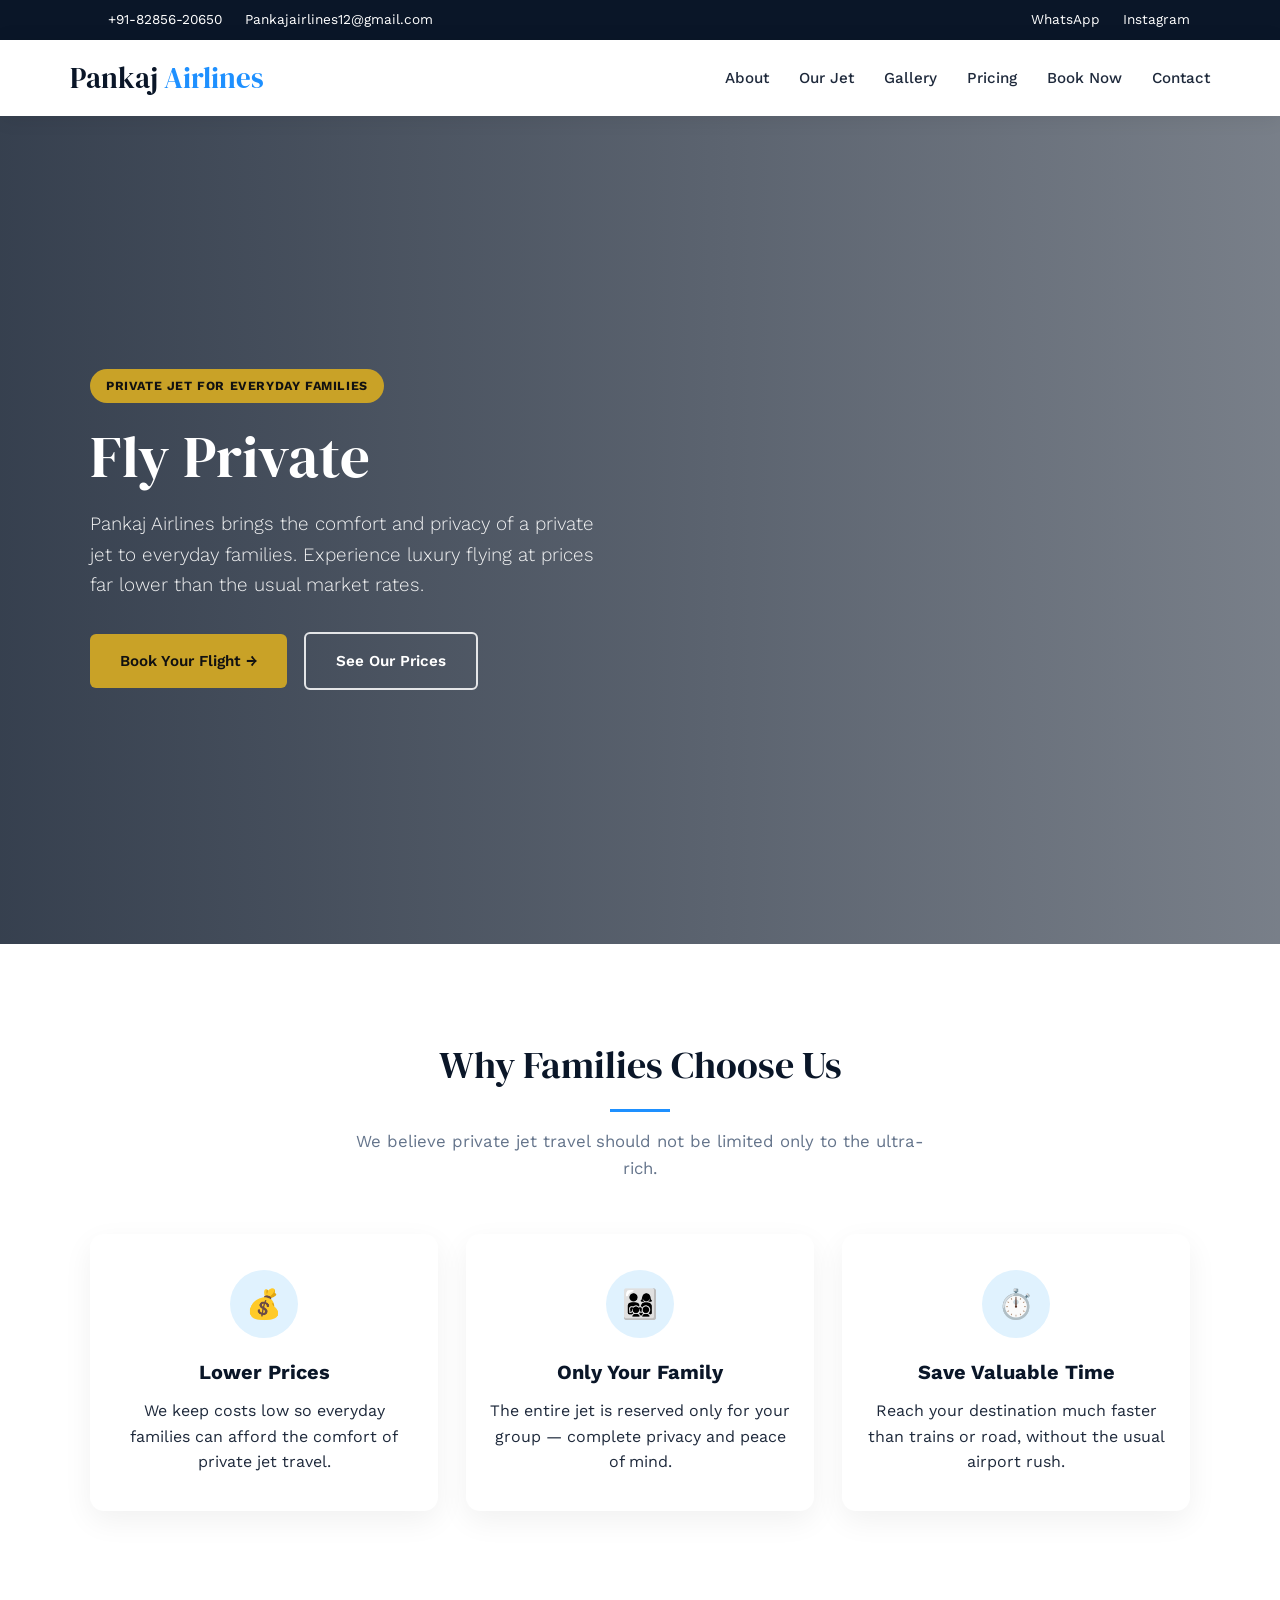
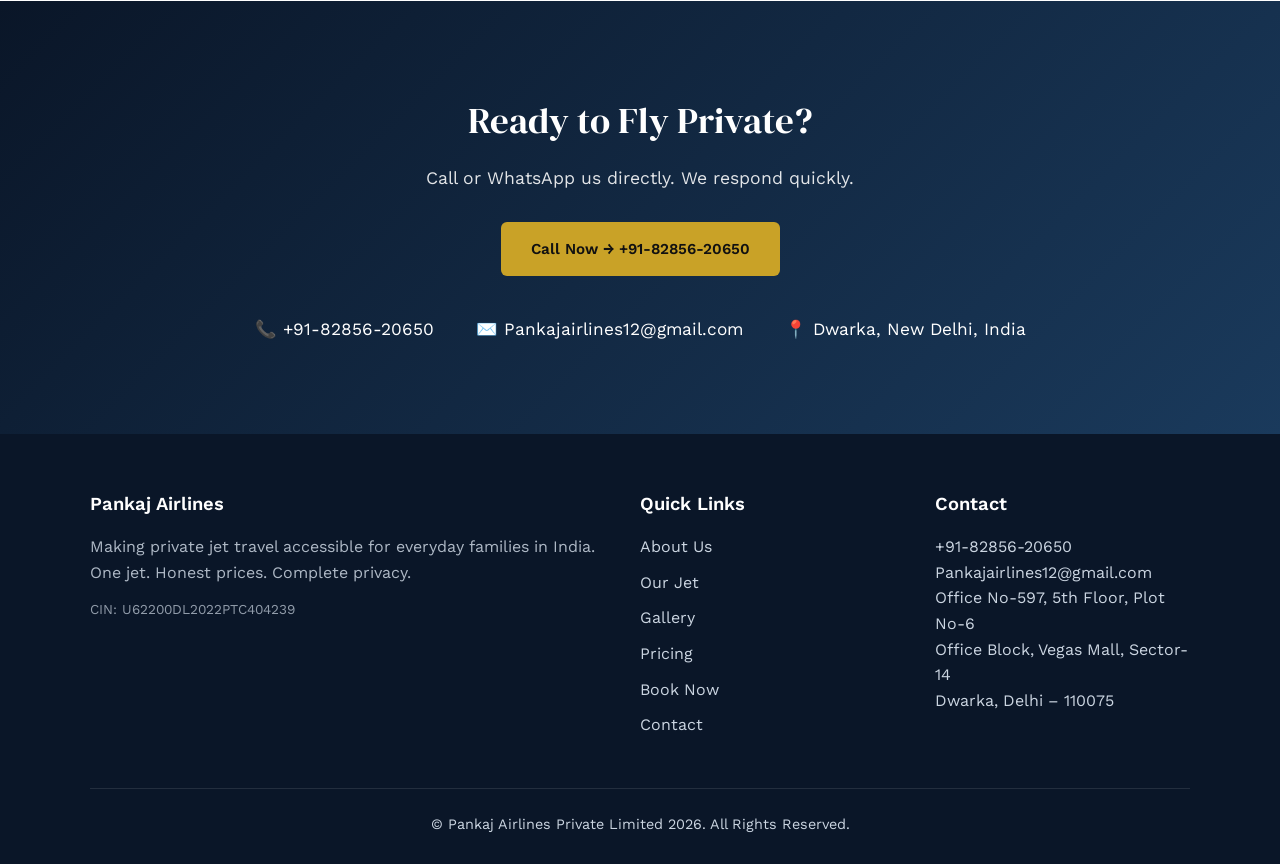
==== index.html @ 407a8802 "Add files via upload" ====
<!DOCTYPE html>
<html lang="en">
<head>
  <meta charset="UTF-8">
  <meta name="viewport" content="width=device-width, initial-scale=1.0">
  <title>Pankaj Airlines – Private Jet for Everyday Families</title>
  <link rel="preconnect" href="https://fonts.googleapis.com">
  <link rel="preconnect" href="https://fonts.gstatic.com" crossorigin>
  <link href="https://fonts.googleapis.com/css2?family=DM+Serif+Display&family=Work+Sans:wght@300;400;500;600;700&display=swap" rel="stylesheet">
  <style>
    :root {
      --primary: #0a1628;
      --accent: #1e90ff;
      --accent-dark: #0066cc;
      --gold: #c9a227;
      --light: #f8fafc;
      --text: #1e293b;
      --muted: #64748b;
    }
    * { margin: 0; padding: 0; box-sizing: border-box; }
    body { font-family: 'Work Sans', sans-serif; color: var(--text); line-height: 1.6; background: #fff; }
    h1, h2, h3 { font-family: 'DM Serif Display', serif; font-weight: 400; }
    a { text-decoration: none; color: inherit; }
    img { max-width: 100%; display: block; }
    .container { width: 100%; max-width: 1140px; margin: 0 auto; padding: 0 20px; }
    .top-bar { background: var(--primary); color: #fff; font-size: 0.85rem; padding: 9px 0; }
    .top-bar .container { display: flex; justify-content: space-between; align-items: center; flex-wrap: wrap; gap: 10px; }
    .top-bar a { color: #fff; margin-left: 18px; transition: opacity 0.2s; }
    .top-bar a:hover { opacity: 0.8; }
    header { background: rgba(255,255,255,0.97); backdrop-filter: blur(10px); box-shadow: 0 2px 20px rgba(0,0,0,0.08); position: sticky; top: 0; z-index: 1000; }
    .nav-wrap { display: flex; justify-content: space-between; align-items: center; padding: 15px 0; }
    .logo { font-family: 'DM Serif Display', serif; font-size: 1.8rem; color: var(--primary); }
    .logo span { color: var(--accent); }
    nav ul { display: flex; list-style: none; gap: 30px; }
    nav a { font-weight: 500; font-size: 0.95rem; transition: color 0.2s; }
    nav a:hover, nav a.active { color: var(--accent); }
    .menu-toggle { display: none; background: none; border: none; font-size: 1.6rem; cursor: pointer; }
    .hero { position: relative; height: 92vh; min-height: 600px; display: flex; align-items: center; overflow: hidden; color: #fff; }
    .hero-video { position: absolute; top: 0; left: 0; width: 100%; height: 100%; object-fit: cover; z-index: 0; }
    .hero-overlay { position: absolute; inset: 0; background: linear-gradient(to right, rgba(10,22,40,0.82) 0%, rgba(10,22,40,0.55) 100%); z-index: 1; }
    .hero-content { position: relative; z-index: 2; max-width: 680px; }
    .hero .badge { display: inline-block; background: var(--gold); color: #111; font-size: 0.78rem; font-weight: 700; padding: 7px 16px; border-radius: 30px; margin-bottom: 20px; letter-spacing: 0.6px; text-transform: uppercase; }
    .hero h1 { font-size: clamp(2.4rem, 5.2vw, 3.7rem); line-height: 1.15; margin-bottom: 18px; }
    .hero h1 .highlight { color: var(--gold); }
    .hero p { font-size: 1.18rem; opacity: 0.93; margin-bottom: 32px; font-weight: 300; max-width: 520px; }
    .btn { display: inline-flex; align-items: center; gap: 8px; background: var(--accent); color: #fff; padding: 15px 30px; border-radius: 6px; font-weight: 600; font-size: 0.95rem; transition: all 0.25s; border: none; cursor: pointer; }
    .btn:hover { background: var(--accent-dark); transform: translateY(-2px); }
    .btn-outline { background: transparent; border: 2px solid rgba(255,255,255,0.85); margin-left: 12px; }
    .btn-outline:hover { background: #fff; color: var(--primary); }
    .btn-gold { background: var(--gold); color: #111; }
    .btn-gold:hover { background: #b8921f; }
    section { padding: 90px 0; }
    .section-title { text-align: center; margin-bottom: 52px; }
    .section-title h2 { font-size: 2.4rem; color: var(--primary); margin-bottom: 14px; }
    .section-title .line { width: 60px; height: 3px; background: var(--accent); margin: 0 auto 16px; }
    .section-title p { color: var(--muted); max-width: 580px; margin: 0 auto; font-size: 1.05rem; }
    .why-grid { display: grid; grid-template-columns: repeat(3, 1fr); gap: 28px; }
    .why-card { text-align: center; padding: 36px 24px; background: #fff; border-radius: 14px; box-shadow: 0 10px 30px rgba(0,0,0,0.06); transition: transform 0.3s; }
    .why-card:hover { transform: translateY(-6px); }
    .why-card .icon { width: 68px; height: 68px; background: #e0f2fe; color: var(--accent); border-radius: 50%; display: flex; align-items: center; justify-content: center; font-size: 1.8rem; margin: 0 auto 18px; }
    .why-card h4 { font-size: 1.25rem; margin-bottom: 10px; color: var(--primary); }
    .cta { background: linear-gradient(135deg, #0a1628, #1a3a5c); color: #fff; text-align: center; }
    .cta h2 { font-size: 2.3rem; margin-bottom: 14px; }
    .cta p { opacity: 0.88; margin-bottom: 30px; font-size: 1.1rem; }
    .contact-info { display: flex; justify-content: center; gap: 42px; flex-wrap: wrap; margin-top: 40px; font-size: 1.08rem; }
    footer { background: var(--primary); color: #cbd5e1; padding: 55px 0 28px; }
    .footer-grid { display: grid; grid-template-columns: 2fr 1fr 1fr; gap: 40px; margin-bottom: 40px; }
    .footer-col h4 { color: #fff; font-size: 1.15rem; margin-bottom: 16px; font-family: 'Work Sans', sans-serif; font-weight: 600; }
    .footer-col ul { list-style: none; }
    .footer-col li { margin-bottom: 10px; }
    .footer-col a:hover { color: var(--accent); }
    .copyright { border-top: 1px solid rgba(255,255,255,0.1); padding-top: 24px; text-align: center; font-size: 0.9rem; }
    @media (max-width: 900px) {
      .why-grid { grid-template-columns: 1fr; }
      .footer-grid { grid-template-columns: 1fr 1fr; }
      nav ul { display: none; }
      .menu-toggle { display: block; }
      nav ul.active { display: flex; flex-direction: column; position: absolute; top: 100%; left: 0; right: 0; background: #fff; padding: 22px; box-shadow: 0 12px 25px rgba(0,0,0,0.1); }
    }
    @media (max-width: 600px) {
      .footer-grid { grid-template-columns: 1fr; }
      .hero { height: 85vh; }
      .btn-outline { margin-left: 0; margin-top: 12px; display: inline-flex; }
    }
  </style>
</head>
<body>
  <div class="top-bar">
    <div class="container">
      <div>
        <a href="tel:+918285620650">+91-82856-20650</a>
        <a href="mailto:Pankajairlines12@gmail.com">Pankajairlines12@gmail.com</a>
      </div>
      <div>
        <a href="https://wa.me/918285620650" target="_blank">WhatsApp</a>
        <a href="#">Instagram</a>
      </div>
    </div>
  </div>
  <header>
    <div class="container nav-wrap">
      <a href="index.html" class="logo">Pankaj <span>Airlines</span></a>
      <button class="menu-toggle" onclick="document.querySelector('nav ul').classList.toggle('active')">☰</button>
      <nav>
        <ul>
          <li><a href="about.html">About</a></li>
          <li><a href="our-jet.html">Our Jet</a></li>
          <li><a href="gallery.html">Gallery</a></li>
          <li><a href="pricing.html">Pricing</a></li>
          <li><a href="booking.html">Book Now</a></li>
          <li><a href="contact.html">Contact</a></li>
        </ul>
      </nav>
    </div>
  </header>
  <section class="hero">
    <video class="hero-video" autoplay muted loop playsinline>
      <source src="video.mp4" type="video/mp4">
      Your browser does not support the video tag.
    </video>
    <div class="hero-overlay"></div>
    <div class="container">
      <div class="hero-content">
        <div class="badge">Private Jet for Everyday Families</div>
        <h1>Fly Private</h1>
        <p>Pankaj Airlines brings the comfort and privacy of a private jet to everyday families. Experience luxury flying at prices far lower than the usual market rates.</p>
        <div>
          <a href="booking.html" class="btn btn-gold">Book Your Flight →</a>
          <a href="pricing.html" class="btn btn-outline">See Our Prices</a>
        </div>
      </div>
    </div>
  </section>
  <section>
    <div class="container">
      <div class="section-title">
        <h2>Why Families Choose Us</h2>
        <div class="line"></div>
        <p>We believe private jet travel should not be limited only to the ultra-rich.</p>
      </div>
      <div class="why-grid">
        <div class="why-card">
          <div class="icon">💰</div>
          <h4>Lower Prices</h4>
          <p>We keep costs low so everyday families can afford the comfort of private jet travel.</p>
        </div>
        <div class="why-card">
          <div class="icon">👨‍👩‍👧‍👦</div>
          <h4>Only Your Family</h4>
          <p>The entire jet is reserved only for your group — complete privacy and peace of mind.</p>
        </div>
        <div class="why-card">
          <div class="icon">⏱️</div>
          <h4>Save Valuable Time</h4>
          <p>Reach your destination much faster than trains or road, without the usual airport rush.</p>
        </div>
      </div>
    </div>
  </section>
  <section class="cta">
    <div class="container">
      <h2>Ready to Fly Private?</h2>
      <p>Call or WhatsApp us directly. We respond quickly.</p>
      <a href="tel:+918285620650" class="btn btn-gold">Call Now → +91-82856-20650</a>
      <div class="contact-info">
        <span>📞 +91-82856-20650</span>
        <span>✉️ Pankajairlines12@gmail.com</span>
        <span>📍 Dwarka, New Delhi, India</span>
      </div>
    </div>
  </section>
  <footer>
    <div class="container">
      <div class="footer-grid">
        <div class="footer-col">
          <h4>Pankaj Airlines</h4>
          <p style="margin-bottom:14px;opacity:0.85;line-height:1.6;">Making private jet travel accessible for everyday families in India. One jet. Honest prices. Complete privacy.</p>
          <p style="font-size:0.85rem;opacity:0.7;">CIN: U62200DL2022PTC404239</p>
        </div>
        <div class="footer-col">
          <h4>Quick Links</h4>
          <ul>
            <li><a href="about.html">About Us</a></li>
            <li><a href="our-jet.html">Our Jet</a></li>
            <li><a href="gallery.html">Gallery</a></li>
            <li><a href="pricing.html">Pricing</a></li>
            <li><a href="booking.html">Book Now</a></li>
            <li><a href="contact.html">Contact</a></li>
          </ul>
        </div>
        <div class="footer-col">
          <h4>Contact</h4>
          <p>+91-82856-20650</p>
          <p>Pankajairlines12@gmail.com</p>
          <p>Office No-597, 5th Floor, Plot No-6<br>Office Block, Vegas Mall, Sector-14<br>Dwarka, Delhi – 110075</p>
        </div>
      </div>
      <div class="copyright">© Pankaj Airlines Private Limited 2026. All Rights Reserved.</div>
    </div>
  </footer>
  <script>
    const video = document.querySelector('.hero-video');
    if (video) { video.play().catch(() => {}); }
  </script>
</body>
</html>
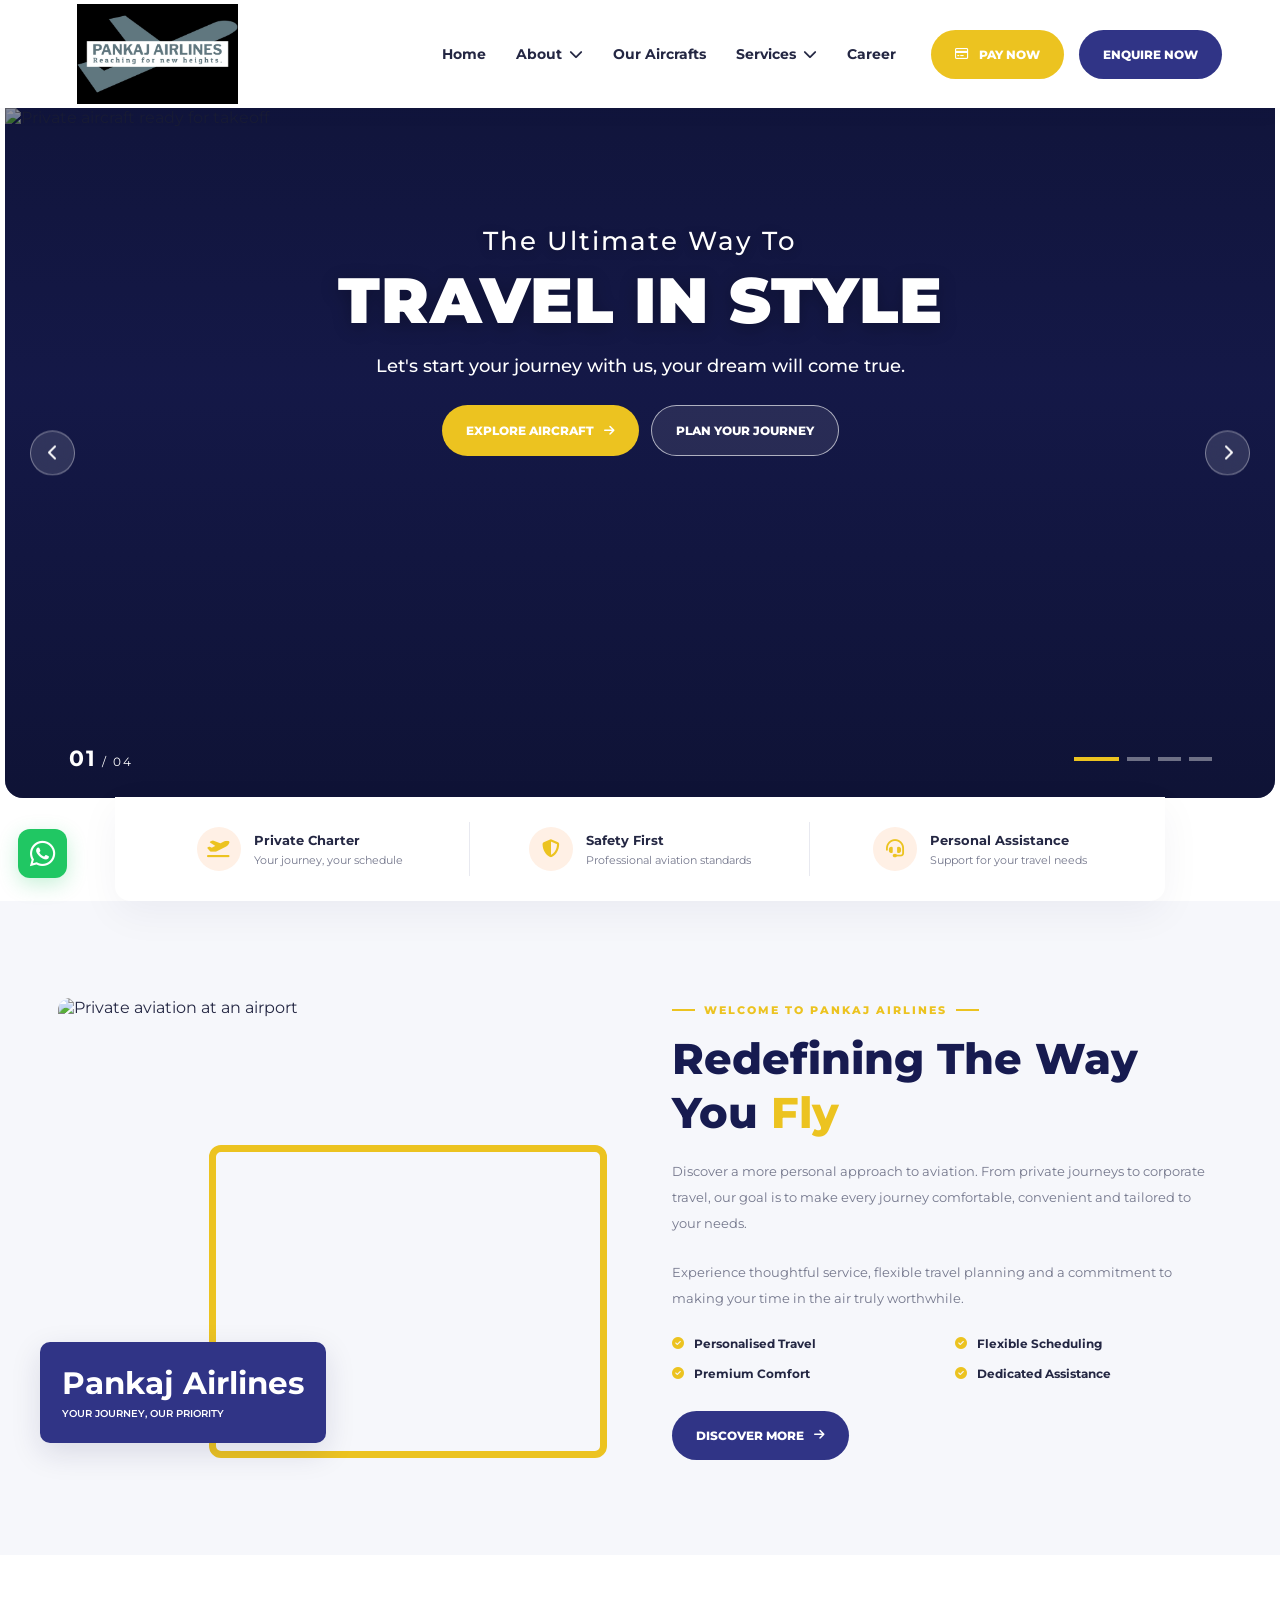
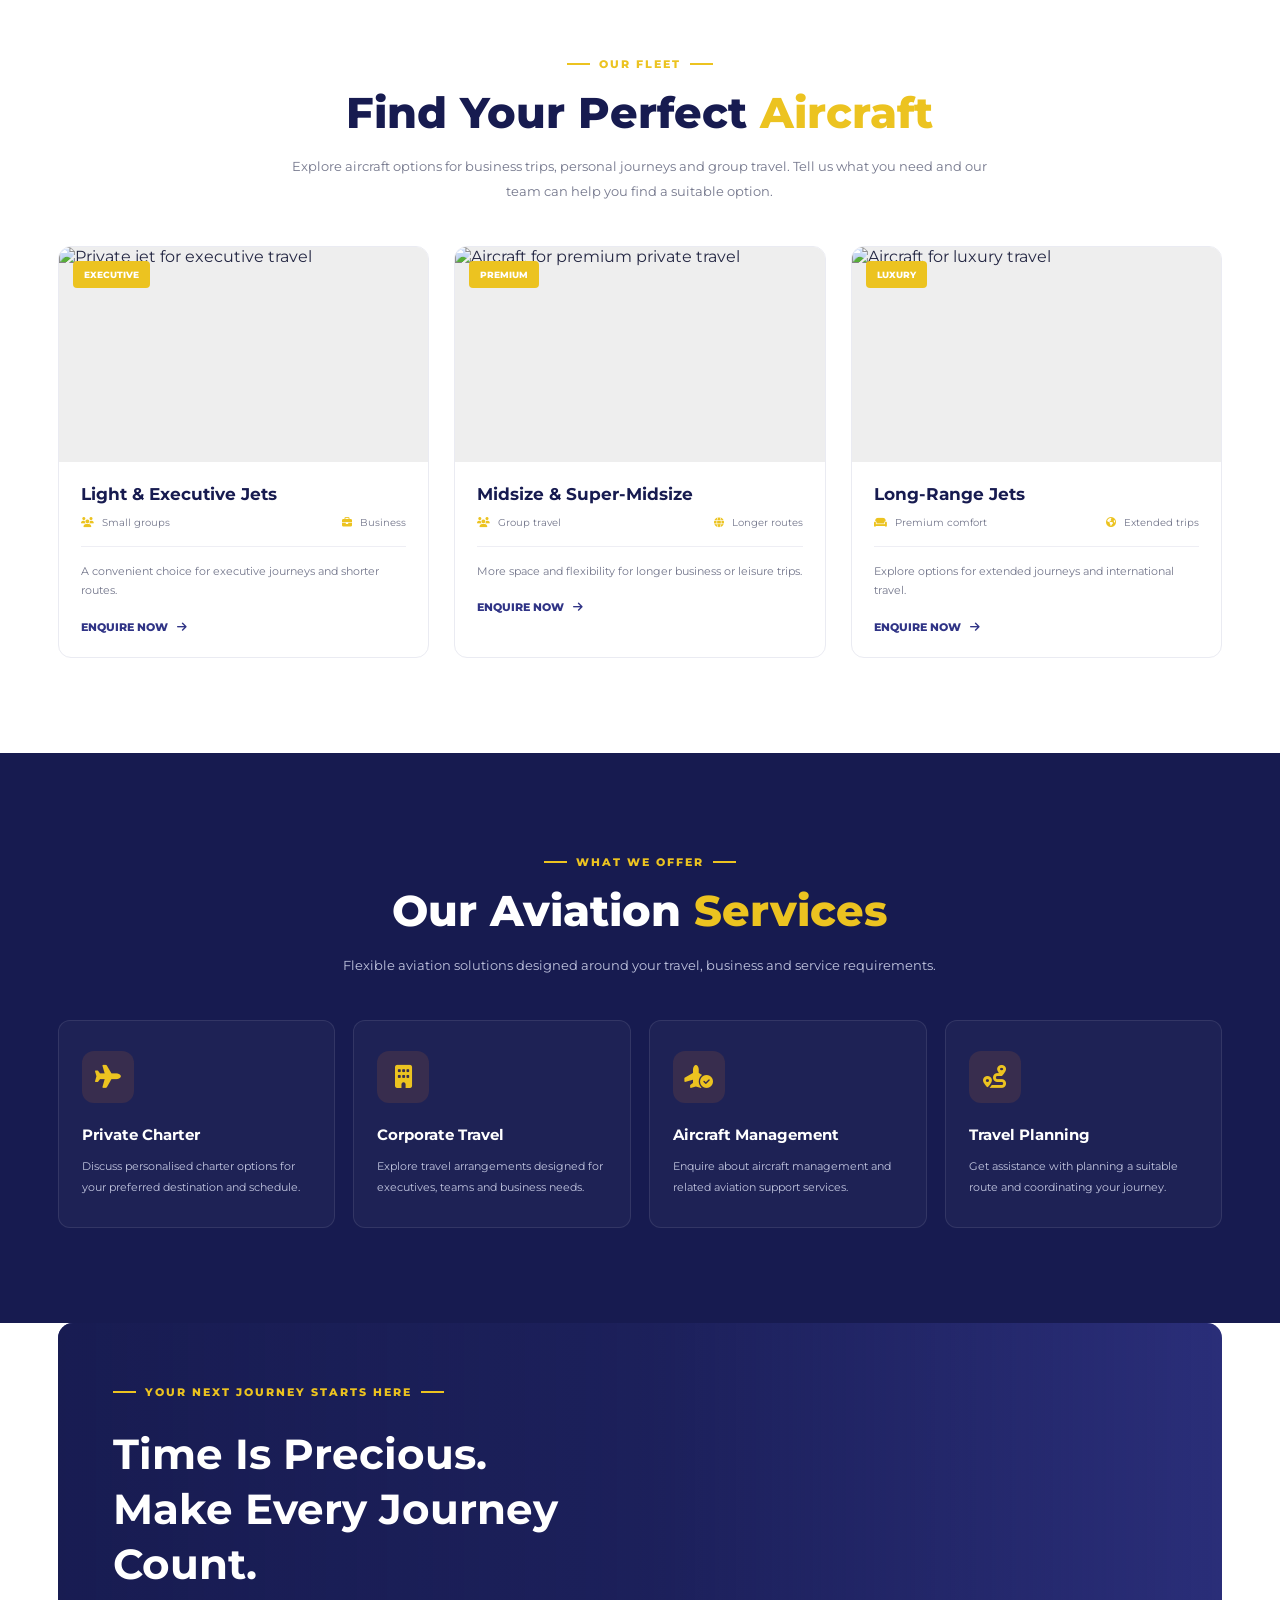
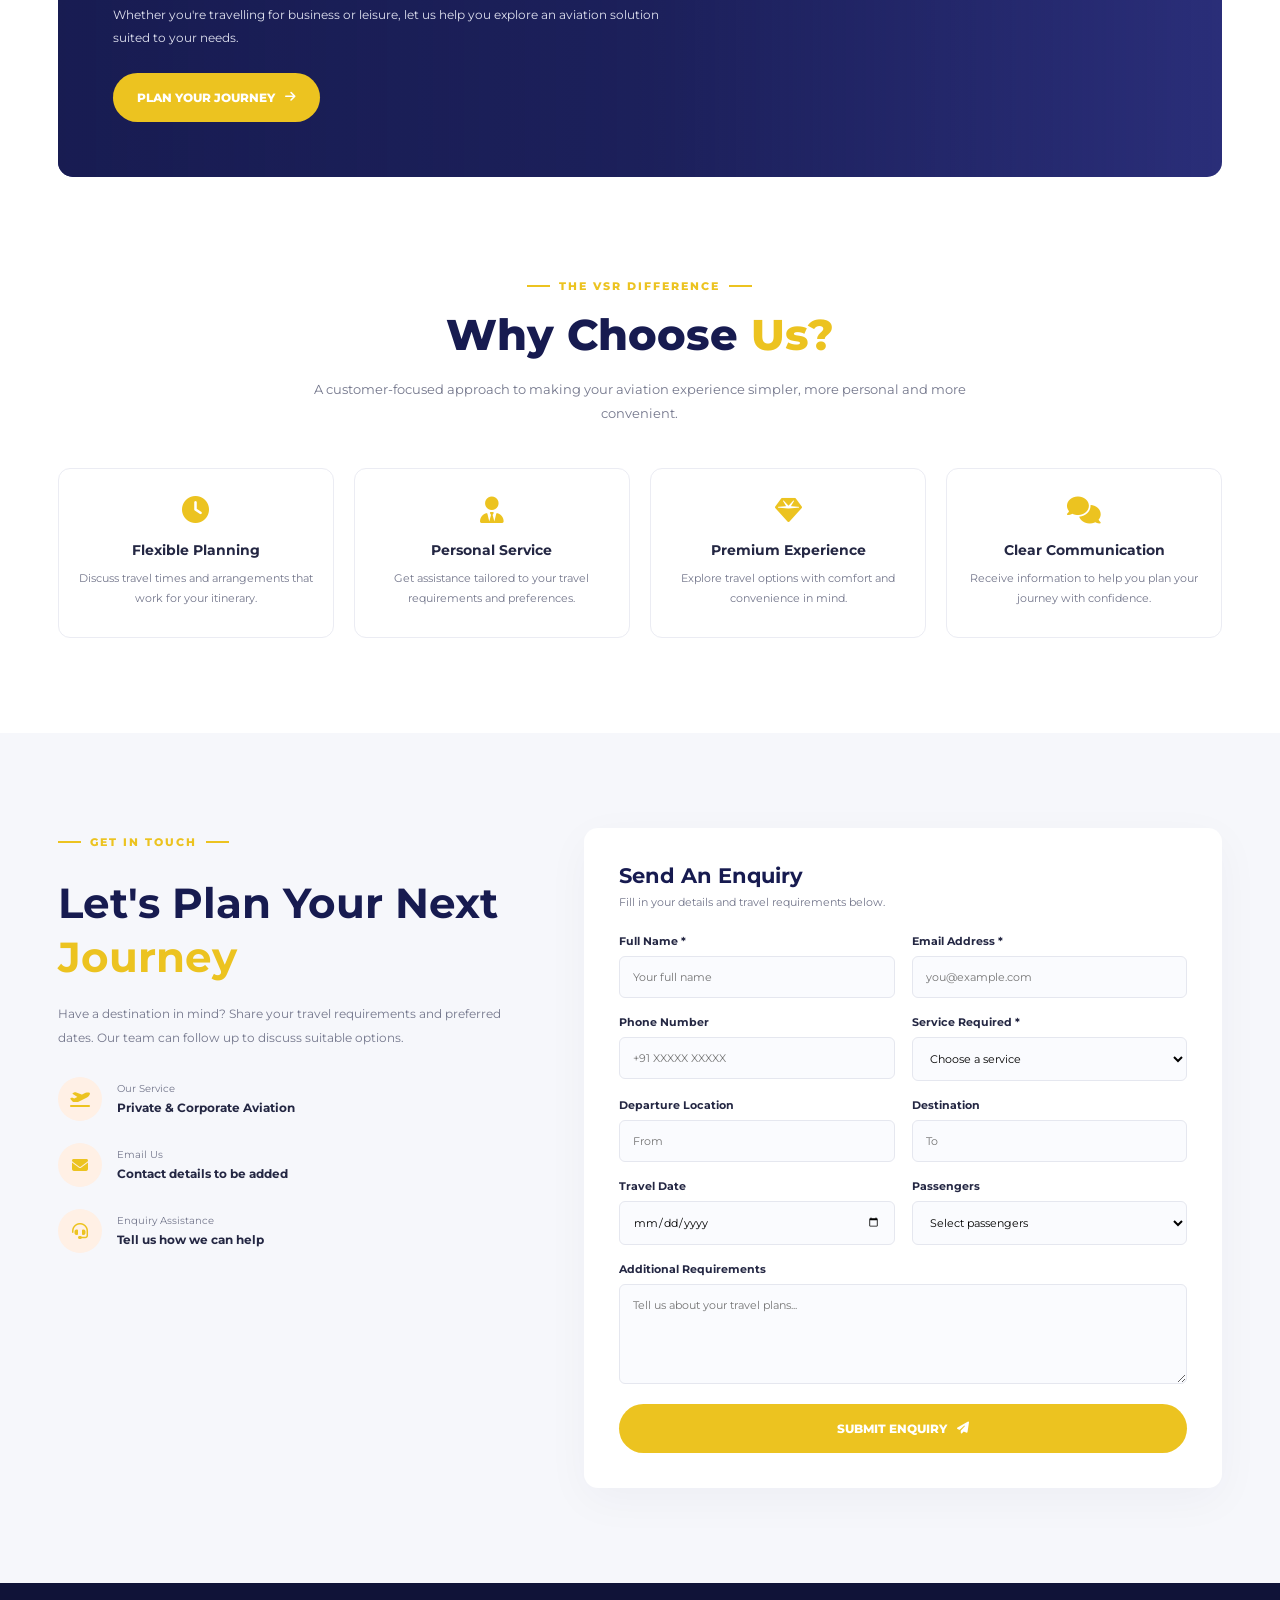
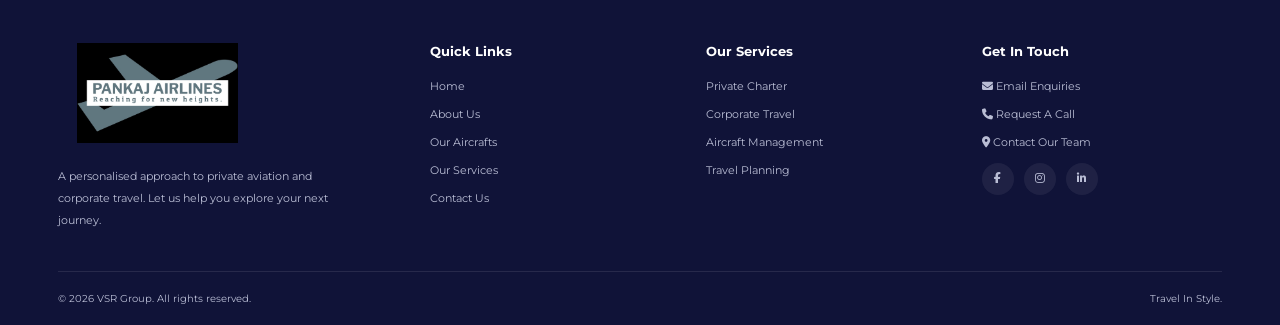
==== commit c0e0b10d: "Add files via upload" ====
--- a/index.html
+++ b/index.html
@@ -1,206 +1,1992 @@
+
 <!DOCTYPE html>
 <html lang="en">
 <head>
-  <meta charset="UTF-8">
-  <meta name="viewport" content="width=device-width, initial-scale=1.0">
-  <title>Pankaj Airlines – Private Jet for Everyday Families</title>
-  <link rel="preconnect" href="https://fonts.googleapis.com">
-  <link rel="preconnect" href="https://fonts.gstatic.com" crossorigin>
-  <link href="https://fonts.googleapis.com/css2?family=DM+Serif+Display&family=Work+Sans:wght@300;400;500;600;700&display=swap" rel="stylesheet">
-  <style>
-    :root {
-      --primary: #0a1628;
-      --accent: #1e90ff;
-      --accent-dark: #0066cc;
-      --gold: #c9a227;
-      --light: #f8fafc;
-      --text: #1e293b;
-      --muted: #64748b;
-    }
-    * { margin: 0; padding: 0; box-sizing: border-box; }
-    body { font-family: 'Work Sans', sans-serif; color: var(--text); line-height: 1.6; background: #fff; }
-    h1, h2, h3 { font-family: 'DM Serif Display', serif; font-weight: 400; }
-    a { text-decoration: none; color: inherit; }
-    img { max-width: 100%; display: block; }
-    .container { width: 100%; max-width: 1140px; margin: 0 auto; padding: 0 20px; }
-    .top-bar { background: var(--primary); color: #fff; font-size: 0.85rem; padding: 9px 0; }
-    .top-bar .container { display: flex; justify-content: space-between; align-items: center; flex-wrap: wrap; gap: 10px; }
-    .top-bar a { color: #fff; margin-left: 18px; transition: opacity 0.2s; }
-    .top-bar a:hover { opacity: 0.8; }
-    header { background: rgba(255,255,255,0.97); backdrop-filter: blur(10px); box-shadow: 0 2px 20px rgba(0,0,0,0.08); position: sticky; top: 0; z-index: 1000; }
-    .nav-wrap { display: flex; justify-content: space-between; align-items: center; padding: 15px 0; }
-    .logo { font-family: 'DM Serif Display', serif; font-size: 1.8rem; color: var(--primary); }
-    .logo span { color: var(--accent); }
-    nav ul { display: flex; list-style: none; gap: 30px; }
-    nav a { font-weight: 500; font-size: 0.95rem; transition: color 0.2s; }
-    nav a:hover, nav a.active { color: var(--accent); }
-    .menu-toggle { display: none; background: none; border: none; font-size: 1.6rem; cursor: pointer; }
-    .hero { position: relative; height: 92vh; min-height: 600px; display: flex; align-items: center; overflow: hidden; color: #fff; }
-    .hero-video { position: absolute; top: 0; left: 0; width: 100%; height: 100%; object-fit: cover; z-index: 0; }
-    .hero-overlay { position: absolute; inset: 0; background: linear-gradient(to right, rgba(10,22,40,0.82) 0%, rgba(10,22,40,0.55) 100%); z-index: 1; }
-    .hero-content { position: relative; z-index: 2; max-width: 680px; }
-    .hero .badge { display: inline-block; background: var(--gold); color: #111; font-size: 0.78rem; font-weight: 700; padding: 7px 16px; border-radius: 30px; margin-bottom: 20px; letter-spacing: 0.6px; text-transform: uppercase; }
-    .hero h1 { font-size: clamp(2.4rem, 5.2vw, 3.7rem); line-height: 1.15; margin-bottom: 18px; }
-    .hero h1 .highlight { color: var(--gold); }
-    .hero p { font-size: 1.18rem; opacity: 0.93; margin-bottom: 32px; font-weight: 300; max-width: 520px; }
-    .btn { display: inline-flex; align-items: center; gap: 8px; background: var(--accent); color: #fff; padding: 15px 30px; border-radius: 6px; font-weight: 600; font-size: 0.95rem; transition: all 0.25s; border: none; cursor: pointer; }
-    .btn:hover { background: var(--accent-dark); transform: translateY(-2px); }
-    .btn-outline { background: transparent; border: 2px solid rgba(255,255,255,0.85); margin-left: 12px; }
-    .btn-outline:hover { background: #fff; color: var(--primary); }
-    .btn-gold { background: var(--gold); color: #111; }
-    .btn-gold:hover { background: #b8921f; }
-    section { padding: 90px 0; }
-    .section-title { text-align: center; margin-bottom: 52px; }
-    .section-title h2 { font-size: 2.4rem; color: var(--primary); margin-bottom: 14px; }
-    .section-title .line { width: 60px; height: 3px; background: var(--accent); margin: 0 auto 16px; }
-    .section-title p { color: var(--muted); max-width: 580px; margin: 0 auto; font-size: 1.05rem; }
-    .why-grid { display: grid; grid-template-columns: repeat(3, 1fr); gap: 28px; }
-    .why-card { text-align: center; padding: 36px 24px; background: #fff; border-radius: 14px; box-shadow: 0 10px 30px rgba(0,0,0,0.06); transition: transform 0.3s; }
-    .why-card:hover { transform: translateY(-6px); }
-    .why-card .icon { width: 68px; height: 68px; background: #e0f2fe; color: var(--accent); border-radius: 50%; display: flex; align-items: center; justify-content: center; font-size: 1.8rem; margin: 0 auto 18px; }
-    .why-card h4 { font-size: 1.25rem; margin-bottom: 10px; color: var(--primary); }
-    .cta { background: linear-gradient(135deg, #0a1628, #1a3a5c); color: #fff; text-align: center; }
-    .cta h2 { font-size: 2.3rem; margin-bottom: 14px; }
-    .cta p { opacity: 0.88; margin-bottom: 30px; font-size: 1.1rem; }
-    .contact-info { display: flex; justify-content: center; gap: 42px; flex-wrap: wrap; margin-top: 40px; font-size: 1.08rem; }
-    footer { background: var(--primary); color: #cbd5e1; padding: 55px 0 28px; }
-    .footer-grid { display: grid; grid-template-columns: 2fr 1fr 1fr; gap: 40px; margin-bottom: 40px; }
-    .footer-col h4 { color: #fff; font-size: 1.15rem; margin-bottom: 16px; font-family: 'Work Sans', sans-serif; font-weight: 600; }
-    .footer-col ul { list-style: none; }
-    .footer-col li { margin-bottom: 10px; }
-    .footer-col a:hover { color: var(--accent); }
-    .copyright { border-top: 1px solid rgba(255,255,255,0.1); padding-top: 24px; text-align: center; font-size: 0.9rem; }
-    @media (max-width: 900px) {
-      .why-grid { grid-template-columns: 1fr; }
-      .footer-grid { grid-template-columns: 1fr 1fr; }
-      nav ul { display: none; }
-      .menu-toggle { display: block; }
-      nav ul.active { display: flex; flex-direction: column; position: absolute; top: 100%; left: 0; right: 0; background: #fff; padding: 22px; box-shadow: 0 12px 25px rgba(0,0,0,0.1); }
-    }
-    @media (max-width: 600px) {
-      .footer-grid { grid-template-columns: 1fr; }
-      .hero { height: 85vh; }
-      .btn-outline { margin-left: 0; margin-top: 12px; display: inline-flex; }
-    }
-  </style>
+<meta charset="UTF-8">
+<meta name="viewport" content="width=device-width, initial-scale=1.0">
+<title>PANKAJ AIRLINES</title>
+
+<link rel="preconnect" href="https://fonts.googleapis.com">
+<link href="https://fonts.googleapis.com/css2?family=Montserrat:wght@400;500;600;700;800;900&display=swap" rel="stylesheet">
+<link rel="stylesheet" href="https://cdnjs.cloudflare.com/ajax/libs/font-awesome/6.5.2/css/all.min.css">
+<link rel="stylesheet" href="style.css">
+
+<style>
+:root {
+  --navy: #303486;
+  --navy-dark: #171b50;
+  --orange: #ecc320;
+  --white: #fff;
+  --light: #f6f7fb;
+  --text: #242743;
+  --muted: #74778c;
+}
+
+* {
+  margin: 0;
+  padding: 0;
+  box-sizing: border-box;
+}
+
+html { scroll-behavior: smooth; }
+
+body {
+  font-family: 'Montserrat', sans-serif;
+  color: var(--text);
+  background: #fff;
+  overflow-x: hidden;
+}
+
+a { text-decoration: none; color: inherit; }
+button { font: inherit; cursor: pointer; }
+img { display: block; width: 100%; }
+
+.container {
+  width: min(1200px, 91%);
+  margin: auto;
+}
+
+/* NAVBAR */
+
+header {
+  position: relative;
+  z-index: 1000;
+  background: rgba(255,255,255,.98);
+  box-shadow: 0 3px 20px rgba(21,28,70,.05);
+}
+
+.navbar {
+  min-height: 108px;
+  display: flex;
+  align-items: center;
+  justify-content: space-between;
+  gap: 25px;
+}
+
+.logo {
+  display: flex;
+  align-items: center;
+  gap: 9px;
+  flex-shrink: 0;
+}
+
+.logo-text {
+  color: var(--navy);
+  position: relative;
+}
+
+.logo-text strong {
+  display: block;
+  font-family: Georgia, serif;
+  font-size: 55px;
+  line-height: .85;
+  letter-spacing: -5px;
+  font-weight: 500;
+}
+
+.logo-text span {
+  display: block;
+  text-align: center;
+  font-family: Georgia, serif;
+  letter-spacing: 6px;
+  font-size: 12px;
+  margin-top: 9px;
+}
+
+.logo-arrows {
+  display: grid;
+  gap: 5px;
+  color: var(--orange);
+  font-size: 23px;
+}
+
+.logo-plane {
+  width: 65px;
+  height: 65px;
+  border-radius: 50%;
+  display: grid;
+  place-items: center;
+  background: var(--navy);
+  color: #fff;
+  font-size: 34px;
+  transform: rotate(-45deg);
+}
+
+.nav-links {
+  display: flex;
+  align-items: center;
+  gap: 30px;
+  margin-left: auto;
+}
+
+.nav-links > a,
+.nav-item > a {
+  font-size: 14px;
+  font-weight: 700;
+  transition: color .3s;
+}
+
+.nav-links a:hover { color: var(--orange); }
+
+.nav-item {
+  position: relative;
+}
+
+.nav-item > a {
+  display: flex;
+  align-items: center;
+  gap: 7px;
+}
+
+.dropdown {
+  position: absolute;
+  top: 35px;
+  left: -15px;
+  width: 205px;
+  padding: 12px;
+  background: #fff;
+  border-radius: 10px;
+  box-shadow: 0 12px 35px #171b501a;
+  display: grid;
+  gap: 4px;
+  opacity: 0;
+  visibility: hidden;
+  transform: translateY(10px);
+  transition: .3s;
+}
+
+.nav-item:hover .dropdown,
+.nav-item:focus-within .dropdown {
+  opacity: 1;
+  visibility: visible;
+  transform: translateY(0);
+}
+
+.dropdown a {
+  padding: 11px;
+  border-radius: 6px;
+  font-size: 12px;
+  font-weight: 600;
+}
+
+.dropdown a:hover { background: var(--light); }
+
+.nav-actions {
+  display: flex;
+  align-items: center;
+  gap: 15px;
+  margin-left: 10px;
+}
+
+.btn {
+  display: inline-flex;
+  align-items: center;
+  justify-content: center;
+  gap: 10px;
+  border: none;
+  border-radius: 40px;
+  padding: 17px 24px;
+  color: #fff;
+  font-size: 12px;
+  font-weight: 800;
+  white-space: nowrap;
+  transition: transform .3s, box-shadow .3s, background .3s;
+}
+
+.btn:hover {
+  transform: translateY(-3px);
+  box-shadow: 0 10px 25px #171b5025;
+}
+
+.btn-orange { background: var(--orange); }
+.btn-orange:hover { background: #d96a13; }
+.btn-blue { background: var(--navy); }
+.btn-blue:hover { background: var(--navy-dark); }
+
+.menu-toggle {
+  display: none;
+  background: transparent;
+  border: none;
+  color: var(--navy);
+  font-size: 25px;
+}
+
+/* HERO SLIDER */
+
+.hero {
+  height: min(690px, 76vw);
+  min-height: 470px;
+  max-height: 690px;
+  margin: 0 5px;
+  border-radius: 0 0 18px 18px;
+  position: relative;
+  overflow: hidden;
+  background: #171b50;
+  isolation: isolate;
+}
+
+.hero-slide {
+  position: absolute;
+  inset: 0;
+  opacity: 0;
+  visibility: hidden;
+  transform: scale(1.07);
+  transition: opacity 1.1s ease, transform 6s ease, visibility 1.1s;
+  z-index: -2;
+}
+
+.hero-slide.active {
+  opacity: 1;
+  visibility: visible;
+  transform: scale(1);
+}
+
+.hero-slide img {
+  height: 100%;
+  object-fit: cover;
+  object-position: center;
+}
+
+.hero::after {
+  content: "";
+  position: absolute;
+  inset: 0;
+  z-index: -1;
+  background: linear-gradient(
+    180deg,
+    rgba(9,13,35,.45),
+    rgba(9,13,35,.20) 40%,
+    rgba(9,13,35,.58)
+  );
+}
+
+.hero-content {
+  position: absolute;
+  top: 17%;
+  left: 50%;
+  width: min(850px, 90%);
+  text-align: center;
+  color: white;
+  transform: translateX(-50%);
+  animation: heroContent 1s both;
+}
+
+.hero-eyebrow {
+  font-size: clamp(15px, 2vw, 26px);
+  font-weight: 500;
+  letter-spacing: 2px;
+  margin-bottom: 9px;
+  text-shadow: 0 2px 10px #0004;
+}
+
+.hero h1 {
+  font-size: clamp(34px, 5vw, 67px);
+  font-weight: 900;
+  line-height: 1.1;
+  text-transform: uppercase;
+  letter-spacing: 1px;
+  text-shadow: 0 4px 18px #0004;
+}
+
+.hero h1 span { color: #fff; }
+
+.hero-description {
+  font-size: clamp(12px, 1.4vw, 19px);
+  font-weight: 500;
+  margin-top: 15px;
+  line-height: 1.7;
+}
+
+.hero-cta {
+  margin-top: 24px;
+  display: flex;
+  justify-content: center;
+  gap: 12px;
+}
+
+.btn-outline {
+  border: 1px solid #ffffffa0;
+  background: #ffffff17;
+  backdrop-filter: blur(10px);
+}
+
+.slider-arrow {
+  position: absolute;
+  top: 50%;
+  transform: translateY(-50%);
+  z-index: 4;
+  width: 45px;
+  height: 45px;
+  border-radius: 50%;
+  border: 1px solid #ffffff65;
+  color: white;
+  background: #ffffff20;
+  backdrop-filter: blur(10px);
+  transition: .3s;
+}
+
+.slider-arrow:hover {
+  background: var(--orange);
+  border-color: var(--orange);
+}
+
+.slider-prev { left: 25px; }
+.slider-next { right: 25px; }
+
+.slider-bottom {
+  position: absolute;
+  bottom: 26px;
+  left: 5%;
+  right: 5%;
+  display: flex;
+  align-items: center;
+  justify-content: space-between;
+  color: #fff;
+  z-index: 5;
+}
+
+.slide-counter {
+  font-size: 12px;
+  letter-spacing: 2px;
+}
+
+.slide-counter strong {
+  font-size: 22px;
+}
+
+.slider-dots {
+  display: flex;
+  gap: 8px;
+}
+
+.slider-dots button {
+  width: 23px;
+  height: 4px;
+  border: none;
+  background: #ffffff65;
+  transition: .3s;
+}
+
+.slider-dots button.active {
+  width: 45px;
+  background: var(--orange);
+}
+
+/* QUICK INFO */
+
+.quick-info {
+  position: relative;
+  z-index: 5;
+  width: min(1050px, 88%);
+  margin: -1px auto 0;
+  background: white;
+  box-shadow: 0 12px 40px #171b500d;
+  display: grid;
+  grid-template-columns: repeat(3, 1fr);
+  border-radius: 0 0 15px 15px;
+  padding: 25px 15px;
+}
+
+.info-item {
+  display: flex;
+  align-items: center;
+  justify-content: center;
+  gap: 13px;
+  padding: 5px 12px;
+  border-right: 1px solid #e8e9f0;
+}
+
+.info-item:last-child { border: none; }
+
+.info-icon {
+  width: 44px;
+  height: 44px;
+  border-radius: 50%;
+  display: grid;
+  place-items: center;
+  background: #fff0e5;
+  color: var(--orange);
+  font-size: 18px;
+  flex-shrink: 0;
+}
+
+.info-item h3 {
+  font-size: 13px;
+  margin-bottom: 5px;
+}
+
+.info-item p {
+  font-size: 11px;
+  color: var(--muted);
+}
+
+/* GENERAL SECTIONS */
+
+section { scroll-margin-top: 25px; }
+
+.section {
+  padding: 95px 0;
+}
+
+.section-heading {
+  text-align: center;
+  max-width: 700px;
+  margin: 0 auto 42px;
+}
+
+.kicker {
+  display: inline-flex;
+  align-items: center;
+  gap: 9px;
+  color: var(--orange);
+  font-size: 11px;
+  font-weight: 800;
+  letter-spacing: 2px;
+  text-transform: uppercase;
+  margin-bottom: 15px;
+}
+
+.kicker::before,
+.kicker::after {
+  content: "";
+  height: 2px;
+  width: 23px;
+  background: var(--orange);
+}
+
+.section-heading h2,
+.about-content h2 {
+  font-size: clamp(28px, 3.5vw, 43px);
+  font-weight: 800;
+  line-height: 1.25;
+  color: var(--navy-dark);
+}
+
+.section-heading p {
+  font-size: 13px;
+  color: var(--muted);
+  line-height: 1.9;
+  margin-top: 15px;
+}
+
+.orange-text { color: var(--orange); }
+
+/* ABOUT */
+
+.about {
+  background: var(--light);
+}
+
+.about-grid {
+  display: grid;
+  grid-template-columns: 1fr 1fr;
+  align-items: center;
+  gap: 65px;
+}
+
+.about-visual {
+  position: relative;
+  padding: 0 35px 35px 0;
+}
+
+.about-visual > img {
+  height: 425px;
+  object-fit: cover;
+  border-radius: 12px;
+}
+
+.about-visual::after {
+  content: "";
+  position: absolute;
+  bottom: 0;
+  right: 0;
+  width: 70%;
+  height: 65%;
+  border: 7px solid var(--orange);
+  border-radius: 12px;
+  z-index: -1;
+}
+
+.experience-badge {
+  position: absolute;
+  bottom: 15px;
+  left: -18px;
+  background: var(--navy);
+  color: white;
+  padding: 22px;
+  border-radius: 10px;
+  box-shadow: 0 10px 30px #171b5020;
+}
+
+.experience-badge strong {
+  display: block;
+  font-size: 31px;
+}
+
+.experience-badge span {
+  font-size: 10px;
+  font-weight: 600;
+}
+
+.about-content h2 { margin-bottom: 18px; }
+
+.about-content > p {
+  color: var(--muted);
+  font-size: 13px;
+  line-height: 2;
+  margin-bottom: 23px;
+}
+
+.feature-list {
+  display: grid;
+  grid-template-columns: 1fr 1fr;
+  gap: 15px;
+  margin: 25px 0 30px;
+}
+
+.feature-list div {
+  font-size: 12px;
+  font-weight: 700;
+  display: flex;
+  align-items: center;
+  gap: 10px;
+}
+
+.feature-list i { color: var(--orange); }
+
+/* AIRCRAFT */
+
+.aircraft-grid {
+  display: grid;
+  grid-template-columns: repeat(3, 1fr);
+  gap: 25px;
+}
+
+.aircraft-card {
+  border: 1px solid #eaebf2;
+  border-radius: 13px;
+  overflow: hidden;
+  background: #fff;
+  transition: transform .35s, box-shadow .35s;
+}
+
+.aircraft-card:hover {
+  transform: translateY(-9px);
+  box-shadow: 0 18px 45px #171b5012;
+}
+
+.aircraft-image {
+  position: relative;
+  height: 215px;
+  overflow: hidden;
+  background: #eee;
+}
+
+.aircraft-image img {
+  height: 100%;
+  object-fit: cover;
+  transition: transform .7s;
+}
+
+.aircraft-card:hover .aircraft-image img {
+  transform: scale(1.08);
+}
+
+.aircraft-tag {
+  position: absolute;
+  top: 14px;
+  left: 14px;
+  padding: 8px 11px;
+  border-radius: 4px;
+  background: var(--orange);
+  color: white;
+  font-size: 9px;
+  font-weight: 800;
+  text-transform: uppercase;
+}
+
+.aircraft-body { padding: 22px; }
+
+.aircraft-body h3 {
+  color: var(--navy-dark);
+  font-size: 17px;
+  margin-bottom: 12px;
+}
+
+.aircraft-meta {
+  display: flex;
+  justify-content: space-between;
+  gap: 10px;
+  border-bottom: 1px solid #eeeef4;
+  padding-bottom: 17px;
+}
+
+.aircraft-meta span {
+  font-size: 10px;
+  color: var(--muted);
+}
+
+.aircraft-meta i {
+  color: var(--orange);
+  margin-right: 5px;
+}
+
+.aircraft-body p {
+  font-size: 11px;
+  line-height: 1.8;
+  color: var(--muted);
+  margin: 15px 0;
+}
+
+.text-link {
+  display: inline-flex;
+  align-items: center;
+  gap: 9px;
+  font-size: 11px;
+  font-weight: 800;
+  color: var(--navy);
+  transition: color .3s, gap .3s;
+}
+
+.text-link:hover {
+  color: var(--orange);
+  gap: 14px;
+}
+
+/* SERVICES */
+
+.services {
+  background: var(--navy-dark);
+  color: white;
+}
+
+.services .section-heading h2 { color: white; }
+.services .section-heading p { color: #c0c4de; }
+
+.service-grid {
+  display: grid;
+  grid-template-columns: repeat(4, 1fr);
+  gap: 18px;
+}
+
+.service-card {
+  padding: 30px 23px;
+  background: #ffffff08;
+  border: 1px solid #ffffff18;
+  border-radius: 12px;
+  transition: .35s;
+}
+
+.service-card:hover {
+  background: var(--navy);
+  transform: translateY(-7px);
+  border-color: #ffffff45;
+}
+
+.service-icon {
+  width: 52px;
+  height: 52px;
+  display: grid;
+  place-items: center;
+  background: #ec7b2020;
+  color: var(--orange);
+  border-radius: 12px;
+  font-size: 23px;
+  margin-bottom: 22px;
+}
+
+.service-card h3 {
+  font-size: 15px;
+  margin-bottom: 12px;
+}
+
+.service-card p {
+  color: #c0c4de;
+  font-size: 11px;
+  line-height: 1.9;
+}
+
+/* EXPERIENCE BANNER */
+
+.experience {
+  padding: 0;
+}
+
+.experience-banner {
+  position: relative;
+  overflow: hidden;
+  min-height: 310px;
+  display: flex;
+  align-items: center;
+  background: var(--navy);
+  border-radius: 15px;
+  padding: 55px;
+  color: white;
+}
+
+.experience-banner::before {
+  content: "";
+  position: absolute;
+  inset: 0;
+  background:
+    linear-gradient(90deg, #171b50f5 0%, #171b50cf 50%, #171b5040 100%),
+    url("https://images.unsplash.com/photo-1436491865332-7a61a109cc05?auto=format&fit=crop&w=1600&q=85")
+    center/cover;
+  z-index: 0;
+}
+
+.experience-copy {
+  position: relative;
+  z-index: 1;
+  max-width: 550px;
+}
+
+.experience-copy h2 {
+  font-size: clamp(27px, 3.6vw, 42px);
+  line-height: 1.3;
+  margin: 13px 0;
+}
+
+.experience-copy p {
+  font-size: 12px;
+  line-height: 1.9;
+  color: #e0e2f0;
+  margin-bottom: 23px;
+}
+
+/* WHY US */
+
+.why-grid {
+  display: grid;
+  grid-template-columns: repeat(4, 1fr);
+  gap: 20px;
+}
+
+.why-card {
+  padding: 28px 20px;
+  text-align: center;
+  border: 1px solid #ebecf3;
+  border-radius: 12px;
+  transition: .3s;
+}
+
+.why-card:hover {
+  border-color: var(--orange);
+  transform: translateY(-5px);
+}
+
+.why-card i {
+  font-size: 27px;
+  color: var(--orange);
+  margin-bottom: 17px;
+}
+
+.why-card h3 {
+  font-size: 14px;
+  margin-bottom: 10px;
+}
+
+.why-card p {
+  color: var(--muted);
+  font-size: 11px;
+  line-height: 1.8;
+}
+
+/* ENQUIRY */
+
+.enquiry {
+  background: var(--light);
+}
+
+.enquiry-grid {
+  display: grid;
+  grid-template-columns: .85fr 1.15fr;
+  gap: 55px;
+  align-items: start;
+}
+
+.enquiry-info h2 {
+  font-size: clamp(29px, 3.5vw, 42px);
+  line-height: 1.3;
+  color: var(--navy-dark);
+  margin: 12px 0 17px;
+}
+
+.enquiry-info > p {
+  font-size: 12px;
+  line-height: 2;
+  color: var(--muted);
+  margin-bottom: 27px;
+}
+
+.contact-row {
+  display: flex;
+  align-items: center;
+  gap: 15px;
+  margin-top: 22px;
+}
+
+.contact-row > i {
+  width: 44px;
+  height: 44px;
+  border-radius: 50%;
+  display: grid;
+  place-items: center;
+  color: var(--orange);
+  background: #fff0e5;
+  flex-shrink: 0;
+}
+
+.contact-row span {
+  display: block;
+  font-size: 10px;
+  color: var(--muted);
+  margin-bottom: 5px;
+}
+
+.contact-row strong {
+  display: block;
+  font-size: 12px;
+  overflow-wrap: anywhere;
+}
+
+.enquiry-form {
+  padding: 35px;
+  background: white;
+  border-radius: 14px;
+  box-shadow: 0 12px 45px #171b500a;
+}
+
+.enquiry-form h3 {
+  font-size: 21px;
+  color: var(--navy-dark);
+  margin-bottom: 7px;
+}
+
+.enquiry-form > p {
+  font-size: 11px;
+  color: var(--muted);
+  margin-bottom: 25px;
+}
+
+.form-grid {
+  display: grid;
+  grid-template-columns: 1fr 1fr;
+  gap: 17px;
+}
+
+.form-field {
+  display: flex;
+  flex-direction: column;
+  gap: 8px;
+}
+
+.form-field.full { grid-column: 1 / -1; }
+
+.form-field label {
+  font-size: 11px;
+  font-weight: 700;
+}
+
+.form-field input,
+.form-field select,
+.form-field textarea {
+  width: 100%;
+  padding: 13px;
+  background: #fafbfe;
+  border: 1px solid #e5e7ef;
+  border-radius: 6px;
+  font: inherit;
+  font-size: 11px;
+  outline: none;
+  transition: border-color .3s;
+}
+
+.form-field input:focus,
+.form-field select:focus,
+.form-field textarea:focus {
+  border-color: var(--orange);
+}
+
+.form-field textarea {
+  min-height: 100px;
+  resize: vertical;
+}
+
+.form-submit {
+  width: 100%;
+  margin-top: 20px;
+}
+
+.form-message {
+  display: none;
+  padding: 12px;
+  background: #eaf8ee;
+  color: #176b32;
+  font-size: 12px;
+  border-radius: 6px;
+  margin-top: 15px;
+  line-height: 1.7;
+}
+
+/* FOOTER */
+
+footer {
+  background: #101338;
+  color: white;
+  padding: 60px 0 0;
+}
+
+.footer-grid {
+  display: grid;
+  grid-template-columns: 1.4fr 1fr 1fr 1fr;
+  gap: 35px;
+  padding-bottom: 40px;
+}
+
+.footer-logo { margin-bottom: 22px; }
+
+.footer-logo .logo-text { color: white; }
+.footer-logo .logo-plane { background: var(--orange); }
+
+.footer-about p {
+  font-size: 11px;
+  color: #b9bdd4;
+  line-height: 2;
+  max-width: 270px;
+}
+
+.footer-col h3 {
+  font-size: 13px;
+  margin-bottom: 20px;
+}
+
+.footer-col a {
+  display: block;
+  font-size: 11px;
+  color: #b9bdd4;
+  margin-bottom: 14px;
+  transition: color .3s;
+}
+
+.footer-col a:hover { color: var(--orange); }
+
+.footer-bottom {
+  border-top: 1px solid #ffffff18;
+  padding: 20px 0;
+  display: flex;
+  justify-content: space-between;
+  align-items: center;
+  gap: 15px;
+  color: #b9bdd4;
+  font-size: 10px;
+}
+
+.social-links {
+  display: flex;
+  gap: 10px;
+}
+
+.social-links a {
+  width: 32px;
+  height: 32px;
+  display: grid;
+  place-items: center;
+  border-radius: 50%;
+  background: #ffffff10;
+  transition: .3s;
+}
+
+.social-links a:hover { background: var(--orange); }
+
+/* WHATSAPP */
+
+.whatsapp {
+  position: fixed;
+  bottom: 22px;
+  left: 18px;
+  width: 49px;
+  height: 49px;
+  border-radius: 12px;
+  display: grid;
+  place-items: center;
+  background: #20c763;
+  color: white;
+  font-size: 29px;
+  z-index: 900;
+  box-shadow: 0 6px 20px #20c76340;
+  animation: pulse 2s infinite;
+}
+
+.back-top {
+  position: fixed;
+  right: 20px;
+  bottom: 22px;
+  width: 42px;
+  height: 42px;
+  border: none;
+  border-radius: 50%;
+  background: var(--orange);
+  color: white;
+  z-index: 900;
+  opacity: 0;
+  visibility: hidden;
+  transition: .3s;
+}
+
+.back-top.show {
+  opacity: 1;
+  visibility: visible;
+}
+
+/* ANIMATIONS */
+
+@keyframes heroContent {
+  from {
+    opacity: 0;
+    transform: translate(-50%, 25px);
+  }
+  to {
+    opacity: 1;
+    transform: translate(-50%, 0);
+  }
+}
+
+@keyframes pulse {
+  0%, 100% { box-shadow: 0 6px 20px #20c76340; }
+  50% { box-shadow: 0 6px 28px #20c76390; }
+}
+
+@keyframes fadeUp {
+  from {
+    opacity: 0;
+    transform: translateY(28px);
+  }
+  to {
+    opacity: 1;
+    transform: translateY(0);
+  }
+}
+
+.reveal {
+  opacity: 0;
+  transform: translateY(25px);
+  transition: opacity .8s ease, transform .8s ease;
+}
+
+.reveal.visible {
+  opacity: 1;
+  transform: translateY(0);
+}
+
+/* RESPONSIVE */
+
+@media (min-width: 1500px) {
+  .hero { max-height: 760px; }
+}
+
+@media (max-width: 1100px) {
+  .navbar { gap: 15px; }
+  .nav-links { gap: 17px; }
+  .nav-actions { gap: 8px; }
+  .nav-actions .btn { padding: 15px 18px; }
+  .logo-text strong { font-size: 47px; }
+  .logo-plane { width: 55px; height: 55px; }
+  .service-grid { grid-template-columns: repeat(2, 1fr); }
+  .footer-grid { grid-template-columns: repeat(2, 1fr); }
+}
+
+@media (max-width: 820px) {
+  .navbar { min-height: 85px; }
+  .menu-toggle { display: block; margin-left: auto; }
+  .nav-actions { display: none; }
+
+  .nav-links {
+    position: absolute;
+    top: 100%;
+    left: 0;
+    right: 0;
+    display: none;
+    flex-direction: column;
+    align-items: stretch;
+    gap: 0;
+    margin: 0;
+    padding: 15px 5%;
+    background: white;
+    box-shadow: 0 15px 25px #171b5012;
+  }
+
+  .nav-links.open { display: flex; }
+
+  .nav-links > a,
+  .nav-item > a {
+    padding: 15px 5px;
+    border-bottom: 1px solid #eeeef5;
+  }
+
+  .nav-item > a { justify-content: space-between; }
+
+  .dropdown {
+    display: none;
+    position: static;
+    opacity: 1;
+    visibility: visible;
+    transform: none;
+    box-shadow: none;
+    width: 100%;
+    padding: 0 10px;
+  }
+
+  .nav-item:hover .dropdown,
+  .nav-item:focus-within .dropdown { display: grid; }
+
+  .hero {
+    height: 570px;
+    min-height: 0;
+  }
+
+  .hero-slide img { object-position: center; }
+  .hero-content { top: 17%; }
+  .slider-arrow { width: 38px; height: 38px; }
+  .slider-prev { left: 12px; }
+  .slider-next { right: 12px; }
+
+  .about-grid,
+  .enquiry-grid {
+    grid-template-columns: 1fr;
+    gap: 45px;
+  }
+
+  .about-visual { max-width: 600px; margin: auto; width: 100%; }
+  .aircraft-grid { grid-template-columns: repeat(2, 1fr); }
+  .why-grid { grid-template-columns: repeat(2, 1fr); }
+  .section { padding: 70px 0; }
+}
+
+@media (max-width: 540px) {
+  .container { width: 90%; }
+
+  .logo-text strong { font-size: 42px; }
+  .logo-text span { font-size: 9px; letter-spacing: 4px; }
+  .logo-arrows { font-size: 18px; gap: 3px; }
+  .logo-plane { width: 47px; height: 47px; font-size: 25px; }
+
+  .hero {
+    height: 530px;
+    margin: 0;
+    border-radius: 0 0 12px 12px;
+  }
+
+  .hero-content { top: 16%; width: 86%; }
+  .hero-eyebrow { font-size: 15px; }
+  .hero h1 { font-size: 37px; }
+  .hero-description { font-size: 12px; }
+  .hero-cta { flex-wrap: wrap; margin-top: 19px; }
+  .hero-cta .btn { padding: 14px 18px; font-size: 10px; }
+  .slider-bottom { bottom: 20px; }
+  .slider-arrow { top: 61%; }
+
+  .quick-info {
+    width: 90%;
+    grid-template-columns: 1fr;
+    padding: 15px;
+    margin-top: 15px;
+    border-radius: 12px;
+    box-shadow: 0 7px 30px #171b5010;
+  }
+
+  .info-item {
+    justify-content: flex-start;
+    border-right: none;
+    border-bottom: 1px solid #eeeef4;
+    padding: 13px 5px;
+  }
+
+  .info-item:last-child { border-bottom: none; }
+
+  .section { padding: 60px 0; }
+  .section-heading { margin-bottom: 30px; }
+
+  .about-grid { gap: 35px; }
+  .about-visual { padding: 0 18px 25px 0; }
+  .about-visual > img { height: 300px; }
+  .experience-badge { left: -8px; padding: 15px; }
+  .experience-badge strong { font-size: 25px; }
+  .feature-list { gap: 13px; }
+  .feature-list div { font-size: 10px; }
+
+  .aircraft-grid,
+  .service-grid,
+  .why-grid,
+  .footer-grid {
+    grid-template-columns: 1fr;
+  }
+
+  .aircraft-image { height: 230px; }
+  .service-card { padding: 25px; }
+  .experience-banner { padding: 35px 25px; min-height: 330px; }
+
+  .enquiry-grid { gap: 30px; }
+  .enquiry-form { padding: 23px 18px; }
+  .form-grid { grid-template-columns: 1fr; }
+  .form-field.full { grid-column: auto; }
+
+  footer { padding-top: 45px; }
+  .footer-grid { gap: 28px; }
+  .footer-bottom { align-items: flex-start; flex-direction: column; }
+}
+</style>
 </head>
+
 <body>
-  <div class="top-bar">
-    <div class="container">
+
+<header>
+  <div class="container navbar">
+
+    <a href="#home" class="logo" aria-label="VSR Group home">
+       <img src="logo.jpeg" alt="Pankaj Airlines Logo" class="logo-img">
+    </a>
+
+    <button class="menu-toggle" id="menuToggle" aria-label="Toggle navigation" aria-expanded="false">
+      <i class="fa-solid fa-bars"></i>
+    </button>
+
+    <nav class="nav-links" id="navLinks">
+      <a href="#home">Home</a>
+
+      <div class="nav-item">
+        <a href="#about">About <i class="fa-solid fa-chevron-down"></i></a>
+        <div class="dropdown">
+          <a href="#about">Our Company</a>
+          <a href="#why-us">Why Choose Us</a>
+          <a href="#contact">Contact Us</a>
+        </div>
+      </div>
+
+      <a href="#aircraft">Our Aircrafts</a>
+
+      <div class="nav-item">
+        <a href="#services">Services <i class="fa-solid fa-chevron-down"></i></a>
+        <div class="dropdown">
+          <a href="#services">Private Charter</a>
+          <a href="#services">Aircraft Management</a>
+          <a href="#services">Corporate Travel</a>
+          <a href="#services">Luxury Travel</a>
+        </div>
+      </div>
+
+      <a href="#careers">Career</a>
+    </nav>
+
+    <div class="nav-actions">
+      <a href="#contact" class="btn btn-orange">
+        <i class="fa-regular fa-credit-card"></i> PAY NOW
+      </a>
+      <a href="#contact" class="btn btn-blue">ENQUIRE NOW</a>
+    </div>
+
+  </div>
+</header>
+
+<main>
+
+  <!-- HERO SLIDER -->
+
+  <section class="hero" id="home" aria-label="Private aviation image slider">
+
+    <div class="hero-slide active">
+      <img
+        src="https://images.unsplash.com/photo-1540962351504-03099e0a754b?auto=format&fit=crop&w=2000&q=90"
+        alt="Private aircraft ready for takeoff"
+        fetchpriority="high">
+    </div>
+
+    <div class="hero-slide">
+      <img
+        src="https://images.unsplash.com/photo-1436491865332-7a61a109cc05?auto=format&fit=crop&w=2000&q=90"
+        alt="Aircraft flying above the clouds">
+    </div>
+
+    <div class="hero-slide">
+      <img
+        src="https://images.unsplash.com/photo-1474302770737-173ee21bab63?auto=format&fit=crop&w=2000&q=90"
+        alt="Private jet on the airport runway">
+    </div>
+
+    <div class="hero-slide">
+      <img
+        src="https://images.unsplash.com/photo-1517479149777-5f3b1511d5ad?auto=format&fit=crop&w=2000&q=90"
+        alt="Luxury aircraft and aviation experience">
+    </div>
+
+    <div class="hero-content" id="heroContent">
+      <p class="hero-eyebrow" id="heroEyebrow">The Ultimate Way To</p>
+      <h1 id="heroTitle">Travel In Style</h1>
+      <p class="hero-description" id="heroDescription">
+        Let's start your journey with us, your dream will come true.
+      </p>
+      <div class="hero-cta">
+        <a href="#aircraft" class="btn btn-orange">EXPLORE AIRCRAFT <i class="fa-solid fa-arrow-right"></i></a>
+        <a href="#contact" class="btn btn-outline">PLAN YOUR JOURNEY</a>
+      </div>
+    </div>
+
+    <button class="slider-arrow slider-prev" id="prevSlide" aria-label="Previous slide">
+      <i class="fa-solid fa-chevron-left"></i>
+    </button>
+
+    <button class="slider-arrow slider-next" id="nextSlide" aria-label="Next slide">
+      <i class="fa-solid fa-chevron-right"></i>
+    </button>
+
+    <div class="slider-bottom">
+      <div class="slide-counter">
+        <strong id="slideNumber">01</strong>
+        <span> / 04</span>
+      </div>
+
+      <div class="slider-dots" aria-label="Choose a slide">
+        <button class="active" data-slide="0" aria-label="Slide 1"></button>
+        <button data-slide="1" aria-label="Slide 2"></button>
+        <button data-slide="2" aria-label="Slide 3"></button>
+        <button data-slide="3" aria-label="Slide 4"></button>
+      </div>
+    </div>
+
+  </section>
+
+  <!-- QUICK INFO -->
+
+  <div class="quick-info reveal">
+    <div class="info-item">
+      <div class="info-icon"><i class="fa-solid fa-plane-departure"></i></div>
       <div>
-        <a href="tel:+918285620650">+91-82856-20650</a>
-        <a href="mailto:Pankajairlines12@gmail.com">Pankajairlines12@gmail.com</a>
-      </div>
+        <h3>Private Charter</h3>
+        <p>Your journey, your schedule</p>
+      </div>
+    </div>
+
+    <div class="info-item">
+      <div class="info-icon"><i class="fa-solid fa-shield-halved"></i></div>
       <div>
-        <a href="https://wa.me/918285620650" target="_blank">WhatsApp</a>
-        <a href="#">Instagram</a>
+        <h3>Safety First</h3>
+        <p>Professional aviation standards</p>
+      </div>
+    </div>
+
+    <div class="info-item">
+      <div class="info-icon"><i class="fa-solid fa-headset"></i></div>
+      <div>
+        <h3>Personal Assistance</h3>
+        <p>Support for your travel needs</p>
       </div>
     </div>
   </div>
-  <header>
-    <div class="container nav-wrap">
-      <a href="index.html" class="logo">Pankaj <span>Airlines</span></a>
-      <button class="menu-toggle" onclick="document.querySelector('nav ul').classList.toggle('active')">☰</button>
-      <nav>
-        <ul>
-          <li><a href="about.html">About</a></li>
-          <li><a href="our-jet.html">Our Jet</a></li>
-          <li><a href="gallery.html">Gallery</a></li>
-          <li><a href="pricing.html">Pricing</a></li>
-          <li><a href="booking.html">Book Now</a></li>
-          <li><a href="contact.html">Contact</a></li>
-        </ul>
-      </nav>
-    </div>
-  </header>
-  <section class="hero">
-    <video class="hero-video" autoplay muted loop playsinline>
-      <source src="video.mp4" type="video/mp4">
-      Your browser does not support the video tag.
-    </video>
-    <div class="hero-overlay"></div>
-    <div class="container">
-      <div class="hero-content">
-        <div class="badge">Private Jet for Everyday Families</div>
-        <h1>Fly Private</h1>
-        <p>Pankaj Airlines brings the comfort and privacy of a private jet to everyday families. Experience luxury flying at prices far lower than the usual market rates.</p>
-        <div>
-          <a href="booking.html" class="btn btn-gold">Book Your Flight →</a>
-          <a href="pricing.html" class="btn btn-outline">See Our Prices</a>
+
+  <!-- ABOUT -->
+
+  <section class="section about" id="about">
+    <div class="container about-grid">
+
+      <div class="about-visual reveal">
+        <img
+          src="https://images.unsplash.com/photo-1542296332-2e4473faf563?auto=format&fit=crop&w=1100&q=85"
+          alt="Private aviation at an airport"
+          loading="lazy">
+
+        <div class="experience-badge">
+          <strong>Pankaj Airlines</strong>
+          <span>YOUR JOURNEY, OUR PRIORITY</span>
         </div>
       </div>
+
+      <div class="about-content reveal">
+        <span class="kicker">Welcome To  Pankaj Airlines</span>
+        <h2>Redefining The Way You <span class="orange-text">Fly</span></h2>
+
+        <p>
+          Discover a more personal approach to aviation. From private
+          journeys to corporate travel, our goal is to make every journey
+          comfortable, convenient and tailored to your needs.
+        </p>
+
+        <p>
+          Experience thoughtful service, flexible travel planning and a
+          commitment to making your time in the air truly worthwhile.
+        </p>
+
+        <div class="feature-list">
+          <div><i class="fa-solid fa-circle-check"></i> Personalised Travel</div>
+          <div><i class="fa-solid fa-circle-check"></i> Flexible Scheduling</div>
+          <div><i class="fa-solid fa-circle-check"></i> Premium Comfort</div>
+          <div><i class="fa-solid fa-circle-check"></i> Dedicated Assistance</div>
+        </div>
+
+        <a href="#contact" class="btn btn-blue">
+          DISCOVER MORE <i class="fa-solid fa-arrow-right"></i>
+        </a>
+      </div>
+
     </div>
   </section>
-  <section>
+
+  <!-- AIRCRAFT -->
+
+  <section class="section" id="aircraft">
     <div class="container">
-      <div class="section-title">
-        <h2>Why Families Choose Us</h2>
-        <div class="line"></div>
-        <p>We believe private jet travel should not be limited only to the ultra-rich.</p>
-      </div>
-      <div class="why-grid">
-        <div class="why-card">
-          <div class="icon">💰</div>
-          <h4>Lower Prices</h4>
-          <p>We keep costs low so everyday families can afford the comfort of private jet travel.</p>
-        </div>
-        <div class="why-card">
-          <div class="icon">👨‍👩‍👧‍👦</div>
-          <h4>Only Your Family</h4>
-          <p>The entire jet is reserved only for your group — complete privacy and peace of mind.</p>
-        </div>
-        <div class="why-card">
-          <div class="icon">⏱️</div>
-          <h4>Save Valuable Time</h4>
-          <p>Reach your destination much faster than trains or road, without the usual airport rush.</p>
-        </div>
+
+      <div class="section-heading reveal">
+        <span class="kicker">Our Fleet</span>
+        <h2>Find Your Perfect <span class="orange-text">Aircraft</span></h2>
+        <p>
+          Explore aircraft options for business trips, personal journeys
+          and group travel. Tell us what you need and our team can help
+          you find a suitable option.
+        </p>
+      </div>
+
+      <div class="aircraft-grid">
+
+        <article class="aircraft-card reveal">
+          <div class="aircraft-image">
+            <img
+              src="https://images.unsplash.com/photo-1540962351504-03099e0a754b?auto=format&fit=crop&w=900&q=85"
+              alt="Private jet for executive travel"
+              loading="lazy">
+            <span class="aircraft-tag">Executive</span>
+          </div>
+          <div class="aircraft-body">
+            <h3>Light & Executive Jets</h3>
+            <div class="aircraft-meta">
+              <span><i class="fa-solid fa-users"></i> Small groups</span>
+              <span><i class="fa-solid fa-briefcase"></i> Business</span>
+            </div>
+            <p>A convenient choice for executive journeys and shorter routes.</p>
+            <a href="#contact" class="text-link">ENQUIRE NOW <i class="fa-solid fa-arrow-right"></i></a>
+          </div>
+        </article>
+
+        <article class="aircraft-card reveal">
+          <div class="aircraft-image">
+            <img
+              src="https://images.unsplash.com/photo-1474302770737-173ee21bab63?auto=format&fit=crop&w=900&q=85"
+              alt="Aircraft for premium private travel"
+              loading="lazy">
+            <span class="aircraft-tag">Premium</span>
+          </div>
+          <div class="aircraft-body">
+            <h3>Midsize & Super-Midsize</h3>
+            <div class="aircraft-meta">
+              <span><i class="fa-solid fa-users"></i> Group travel</span>
+              <span><i class="fa-solid fa-globe"></i> Longer routes</span>
+            </div>
+            <p>More space and flexibility for longer business or leisure trips.</p>
+            <a href="#contact" class="text-link">ENQUIRE NOW <i class="fa-solid fa-arrow-right"></i></a>
+          </div>
+        </article>
+
+        <article class="aircraft-card reveal">
+          <div class="aircraft-image">
+            <img
+              src="https://images.unsplash.com/photo-1517479149777-5f3b1511d5ad?auto=format&fit=crop&w=900&q=85"
+              alt="Aircraft for luxury travel"
+              loading="lazy">
+            <span class="aircraft-tag">Luxury</span>
+          </div>
+          <div class="aircraft-body">
+            <h3>Long-Range Jets</h3>
+            <div class="aircraft-meta">
+              <span><i class="fa-solid fa-couch"></i> Premium comfort</span>
+              <span><i class="fa-solid fa-earth-americas"></i> Extended trips</span>
+            </div>
+            <p>Explore options for extended journeys and international travel.</p>
+            <a href="#contact" class="text-link">ENQUIRE NOW <i class="fa-solid fa-arrow-right"></i></a>
+          </div>
+        </article>
+
       </div>
     </div>
   </section>
-  <section class="cta">
+
+  <!-- SERVICES -->
+
+  <section class="section services" id="services">
     <div class="container">
-      <h2>Ready to Fly Private?</h2>
-      <p>Call or WhatsApp us directly. We respond quickly.</p>
-      <a href="tel:+918285620650" class="btn btn-gold">Call Now → +91-82856-20650</a>
-      <div class="contact-info">
-        <span>📞 +91-82856-20650</span>
-        <span>✉️ Pankajairlines12@gmail.com</span>
-        <span>📍 Dwarka, New Delhi, India</span>
+
+      <div class="section-heading reveal">
+        <span class="kicker">What We Offer</span>
+        <h2>Our Aviation <span class="orange-text">Services</span></h2>
+        <p>
+          Flexible aviation solutions designed around your travel,
+          business and service requirements.
+        </p>
+      </div>
+
+      <div class="service-grid">
+
+        <article class="service-card reveal">
+          <div class="service-icon"><i class="fa-solid fa-plane"></i></div>
+          <h3>Private Charter</h3>
+          <p>Discuss personalised charter options for your preferred destination and schedule.</p>
+        </article>
+
+        <article class="service-card reveal">
+          <div class="service-icon"><i class="fa-solid fa-building"></i></div>
+          <h3>Corporate Travel</h3>
+          <p>Explore travel arrangements designed for executives, teams and business needs.</p>
+        </article>
+
+        <article class="service-card reveal">
+          <div class="service-icon"><i class="fa-solid fa-plane-circle-check"></i></div>
+          <h3>Aircraft Management</h3>
+          <p>Enquire about aircraft management and related aviation support services.</p>
+        </article>
+
+        <article class="service-card reveal">
+          <div class="service-icon"><i class="fa-solid fa-route"></i></div>
+          <h3>Travel Planning</h3>
+          <p>Get assistance with planning a suitable route and coordinating your journey.</p>
+        </article>
+
       </div>
     </div>
   </section>
-  <footer>
+
+  <!-- CTA -->
+
+  <section class="section experience" id="careers">
     <div class="container">
-      <div class="footer-grid">
-        <div class="footer-col">
-          <h4>Pankaj Airlines</h4>
-          <p style="margin-bottom:14px;opacity:0.85;line-height:1.6;">Making private jet travel accessible for everyday families in India. One jet. Honest prices. Complete privacy.</p>
-          <p style="font-size:0.85rem;opacity:0.7;">CIN: U62200DL2022PTC404239</p>
+      <div class="experience-banner reveal">
+        <div class="experience-copy">
+          <span class="kicker">Your Next Journey Starts Here</span>
+          <h2>Time Is Precious.<br>Make Every Journey Count.</h2>
+          <p>
+            Whether you're travelling for business or leisure, let us
+            help you explore an aviation solution suited to your needs.
+          </p>
+          <a href="#contact" class="btn btn-orange">
+            PLAN YOUR JOURNEY <i class="fa-solid fa-arrow-right"></i>
+          </a>
         </div>
-        <div class="footer-col">
-          <h4>Quick Links</h4>
-          <ul>
-            <li><a href="about.html">About Us</a></li>
-            <li><a href="our-jet.html">Our Jet</a></li>
-            <li><a href="gallery.html">Gallery</a></li>
-            <li><a href="pricing.html">Pricing</a></li>
-            <li><a href="booking.html">Book Now</a></li>
-            <li><a href="contact.html">Contact</a></li>
-          </ul>
+      </div>
+    </div>
+  </section>
+
+  <!-- WHY CHOOSE US -->
+
+  <section class="section" id="why-us">
+    <div class="container">
+
+      <div class="section-heading reveal">
+        <span class="kicker">The VSR Difference</span>
+        <h2>Why Choose <span class="orange-text">Us?</span></h2>
+        <p>
+          A customer-focused approach to making your aviation experience
+          simpler, more personal and more convenient.
+        </p>
+      </div>
+
+      <div class="why-grid">
+
+        <article class="why-card reveal">
+          <i class="fa-solid fa-clock"></i>
+          <h3>Flexible Planning</h3>
+          <p>Discuss travel times and arrangements that work for your itinerary.</p>
+        </article>
+
+        <article class="why-card reveal">
+          <i class="fa-solid fa-user-tie"></i>
+          <h3>Personal Service</h3>
+          <p>Get assistance tailored to your travel requirements and preferences.</p>
+        </article>
+
+        <article class="why-card reveal">
+          <i class="fa-solid fa-gem"></i>
+          <h3>Premium Experience</h3>
+          <p>Explore travel options with comfort and convenience in mind.</p>
+        </article>
+
+        <article class="why-card reveal">
+          <i class="fa-solid fa-comments"></i>
+          <h3>Clear Communication</h3>
+          <p>Receive information to help you plan your journey with confidence.</p>
+        </article>
+
+      </div>
+    </div>
+  </section>
+
+  <!-- CONTACT / ENQUIRY -->
+
+  <section class="section enquiry" id="contact">
+    <div class="container enquiry-grid">
+
+      <div class="enquiry-info reveal">
+        <span class="kicker">Get In Touch</span>
+        <h2>Let's Plan Your Next <span class="orange-text">Journey</span></h2>
+
+        <p>
+          Have a destination in mind? Share your travel requirements
+          and preferred dates. Our team can follow up to discuss
+          suitable options.
+        </p>
+
+        <div class="contact-row">
+          <i class="fa-solid fa-plane-departure"></i>
+          <div>
+            <span>Our Service</span>
+            <strong>Private & Corporate Aviation</strong>
+          </div>
         </div>
-        <div class="footer-col">
-          <h4>Contact</h4>
-          <p>+91-82856-20650</p>
-          <p>Pankajairlines12@gmail.com</p>
-          <p>Office No-597, 5th Floor, Plot No-6<br>Office Block, Vegas Mall, Sector-14<br>Dwarka, Delhi – 110075</p>
+
+        <div class="contact-row">
+          <i class="fa-solid fa-envelope"></i>
+          <div>
+            <span>Email Us</span>
+            <strong>Contact details to be added</strong>
+          </div>
         </div>
-      </div>
-      <div class="copyright">© Pankaj Airlines Private Limited 2026. All Rights Reserved.</div>
+
+        <div class="contact-row">
+          <i class="fa-solid fa-headset"></i>
+          <div>
+            <span>Enquiry Assistance</span>
+            <strong>Tell us how we can help</strong>
+          </div>
+        </div>
+      </div>
+
+      <form class="enquiry-form reveal" id="enquiryForm">
+        <h3>Send An Enquiry</h3>
+        <p>Fill in your details and travel requirements below.</p>
+
+        <div class="form-grid">
+
+          <div class="form-field">
+            <label for="fullName">Full Name *</label>
+            <input id="fullName" name="name" type="text" placeholder="Your full name" required>
+          </div>
+
+          <div class="form-field">
+            <label for="email">Email Address *</label>
+            <input id="email" name="email" type="email" placeholder="you@example.com" required>
+          </div>
+
+          <div class="form-field">
+            <label for="phone">Phone Number</label>
+            <input id="phone" name="phone" type="tel" placeholder="+91 XXXXX XXXXX">
+          </div>
+
+          <div class="form-field">
+            <label for="service">Service Required *</label>
+            <select id="service" name="service" required>
+              <option value="">Choose a service</option>
+              <option>Private Charter</option>
+              <option>Corporate Travel</option>
+              <option>Aircraft Management</option>
+              <option>Travel Planning</option>
+              <option>Other Enquiry</option>
+            </select>
+          </div>
+
+          <div class="form-field">
+            <label for="departure">Departure Location</label>
+            <input id="departure" name="departure" type="text" placeholder="From">
+          </div>
+
+          <div class="form-field">
+            <label for="destination">Destination</label>
+            <input id="destination" name="destination" type="text" placeholder="To">
+          </div>
+
+          <div class="form-field">
+            <label for="travelDate">Travel Date</label>
+            <input id="travelDate" name="travelDate" type="date">
+          </div>
+
+          <div class="form-field">
+            <label for="passengers">Passengers</label>
+            <select id="passengers" name="passengers">
+              <option value="">Select passengers</option>
+              <option>1–2</option>
+              <option>3–5</option>
+              <option>6–9</option>
+              <option>10+</option>
+            </select>
+          </div>
+
+          <div class="form-field full">
+            <label for="message">Additional Requirements</label>
+            <textarea id="message" name="message" placeholder="Tell us about your travel plans..."></textarea>
+          </div>
+
+        </div>
+
+        <button class="btn btn-orange form-submit" type="submit">
+          SUBMIT ENQUIRY <i class="fa-solid fa-paper-plane"></i>
+        </button>
+
+        <div class="form-message" id="formMessage" role="status">
+          Your enquiry details are ready. Connect this form to your email,
+          backend or CRM to send and store submissions.
+        </div>
+      </form>
+
     </div>
-  </footer>
-  <script>
-    const video = document.querySelector('.hero-video');
-    if (video) { video.play().catch(() => {}); }
-  </script>
+  </section>
+
+</main>
+
+<!-- FOOTER -->
+
+<footer>
+  <div class="container">
+
+    <div class="footer-grid">
+
+      <div class="footer-about">
+        <a href="#home" class="logo footer-logo">
+         <img src="logo.jpeg" alt="Pankaj Airlines Logo" class="logo-img">
+        </a>
+
+        <p>
+          A personalised approach to private aviation and corporate
+          travel. Let us help you explore your next journey.
+        </p>
+      </div>
+
+      <div class="footer-col">
+        <h3>Quick Links</h3>
+        <a href="#home">Home</a>
+        <a href="#about">About Us</a>
+        <a href="#aircraft">Our Aircrafts</a>
+        <a href="#services">Our Services</a>
+        <a href="#contact">Contact Us</a>
+      </div>
+
+      <div class="footer-col">
+        <h3>Our Services</h3>
+        <a href="#services">Private Charter</a>
+        <a href="#services">Corporate Travel</a>
+        <a href="#services">Aircraft Management</a>
+        <a href="#services">Travel Planning</a>
+      </div>
+
+      <div class="footer-col">
+        <h3>Get In Touch</h3>
+        <a href="#contact"><i class="fa-solid fa-envelope"></i> Email Enquiries</a>
+        <a href="#contact"><i class="fa-solid fa-phone"></i> Request A Call</a>
+        <a href="#contact"><i class="fa-solid fa-location-dot"></i> Contact Our Team</a>
+
+        <div class="social-links">
+          <a href="#contact" aria-label="Facebook"><i class="fa-brands fa-facebook-f"></i></a>
+          <a href="#contact" aria-label="Instagram"><i class="fa-brands fa-instagram"></i></a>
+          <a href="#contact" aria-label="LinkedIn"><i class="fa-brands fa-linkedin-in"></i></a>
+        </div>
+      </div>
+
+    </div>
+
+    <div class="footer-bottom">
+      <p>© <span id="year"></span> VSR Group. All rights reserved.</p>
+      <p>Travel In Style.</p>
+    </div>
+
+  </div>
+</footer>
+
+<a
+  class="whatsapp"
+  href="https://wa.me/"
+  target="_blank"
+  rel="noopener noreferrer"
+  aria-label="WhatsApp enquiry">
+  <i class="fa-brands fa-whatsapp"></i>
+</a>
+
+<button class="back-top" id="backTop" aria-label="Back to top">
+  <i class="fa-solid fa-arrow-up"></i>
+</button>
+
+<script>
+/* MOBILE NAVIGATION */
+
+const menuToggle = document.getElementById("menuToggle");
+const navLinks = document.getElementById("navLinks");
+
+menuToggle.addEventListener("click", () => {
+  const isOpen = navLinks.classList.toggle("open");
+
+  menuToggle.setAttribute("aria-expanded", String(isOpen));
+  menuToggle.innerHTML = isOpen
+    ? '<i class="fa-solid fa-xmark"></i>'
+    : '<i class="fa-solid fa-bars"></i>';
+});
+
+navLinks.querySelectorAll("a").forEach(link => {
+  link.addEventListener("click", () => {
+    navLinks.classList.remove("open");
+    menuToggle.setAttribute("aria-expanded", "false");
+    menuToggle.innerHTML = '<i class="fa-solid fa-bars"></i>';
+  });
+});
+
+
+/* AUTOMATIC HERO IMAGE SLIDER */
+
+const slides = [...document.querySelectorAll(".hero-slide")];
+const dots = [...document.querySelectorAll(".slider-dots button")];
+
+const heroEyebrow = document.getElementById("heroEyebrow");
+const heroTitle = document.getElementById("heroTitle");
+const heroDescription = document.getElementById("heroDescription");
+const slideNumber = document.getElementById("slideNumber");
+const heroContent = document.getElementById("heroContent");
+
+const slideContent = [
+  {
+    eyebrow: "The Ultimate Way To",
+    title: "Travel In Style",
+    description: "Let's start your journey with us, your dream will come true."
+  },
+  {
+    eyebrow: "Beyond Ordinary",
+    title: "Discover New Horizons",
+    description: "Experience the freedom to explore destinations your way."
+  },
+  {
+    eyebrow: "Business Meets Comfort",
+    title: "Fly Without Limits",
+    description: "Make your next business journey a more personal experience."
+  },
+  {
+    eyebrow: "Your Journey, Your Rules",
+    title: "Luxury In The Sky",
+    description: "Make every moment of your journey feel exceptional."
+  }
+];
+
+let currentSlide = 0;
+let sliderTimer;
+
+function showSlide(index) {
+  currentSlide = (index + slides.length) % slides.length;
+
+  slides.forEach((slide, i) => {
+    slide.classList.toggle("active", i === currentSlide);
+  });
+
+  dots.forEach((dot, i) => {
+    dot.classList.toggle("active", i === currentSlide);
+  });
+
+  heroEyebrow.textContent = slideContent[currentSlide].eyebrow;
+  heroTitle.textContent = slideContent[currentSlide].title;
+  heroDescription.textContent = slideContent[currentSlide].description;
+  slideNumber.textContent = String(currentSlide + 1).padStart(2, "0");
+
+  /* Replay text animation on each slide */
+  heroContent.style.animation = "none";
+  void heroContent.offsetWidth;
+  heroContent.style.animation = "heroContent 1s both";
+}
+
+function nextSlide() {
+  showSlide(currentSlide + 1);
+}
+
+function startSlider() {
+  clearInterval(sliderTimer);
+  sliderTimer = setInterval(nextSlide, 5000);
+}
+
+document.getElementById("nextSlide").addEventListener("click", () => {
+  nextSlide();
+  startSlider();
+});
+
+document.getElementById("prevSlide").addEventListener("click", () => {
+  showSlide(currentSlide - 1);
+  startSlider();
+});
+
+dots.forEach(dot => {
+  dot.addEventListener("click", () => {
+    showSlide(Number(dot.dataset.slide));
+    startSlider();
+  });
+});
+
+const hero = document.querySelector(".hero");
+
+hero.addEventListener("mouseenter", () => clearInterval(sliderTimer));
+hero.addEventListener("mouseleave", startSlider);
+
+hero.addEventListener("focusin", () => clearInterval(sliderTimer));
+hero.addEventListener("focusout", startSlider);
+
+startSlider();
+
+
+/* SCROLL REVEAL ANIMATIONS */
+
+const revealObserver = new IntersectionObserver((entries, observer) => {
+  entries.forEach(entry => {
+    if (entry.isIntersecting) {
+      entry.target.classList.add("visible");
+      observer.unobserve(entry.target);
+    }
+  });
+}, {
+  threshold: 0.12
+});
+
+document.querySelectorAll(".reveal").forEach(element => {
+  revealObserver.observe(element);
+});
+
+
+/* BACK TO TOP */
+
+const backTop = document.getElementById("backTop");
+
+window.addEventListener("scroll", () => {
+  backTop.classList.toggle("show", window.scrollY > 400);
+}, { passive: true });
+
+backTop.addEventListener("click", () => {
+  window.scrollTo({
+    top: 0,
+    behavior: "smooth"
+  });
+});
+
+
+/* ENQUIRY FORM DEMO */
+
+const enquiryForm = document.getElementById("enquiryForm");
+const formMessage = document.getElementById("formMessage");
+const travelDate = document.getElementById("travelDate");
+
+travelDate.min = new Date().toLocaleDateString("en-CA");
+
+enquiryForm.addEventListener("submit", event => {
+  event.preventDefault();
+
+  if (!enquiryForm.reportValidity()) return;
+
+  formMessage.style.display = "block";
+  formMessage.scrollIntoView({
+    behavior: "smooth",
+    block: "nearest"
+  });
+});
+
+
+/* DYNAMIC COPYRIGHT YEAR */
+
+document.getElementById("year").textContent = new Date().getFullYear();
+</script>
+
 </body>
-</html>+</html>
--- a/style.css
+++ b/style.css
@@ -0,0 +1,12 @@
+  .logo {
+    display: flex;
+    align-items: center;
+    text-decoration: none;
+}
+
+.logo-img {
+    width: 200px;
+    height: 100px;
+    object-fit: contain;
+    display: block;
+}
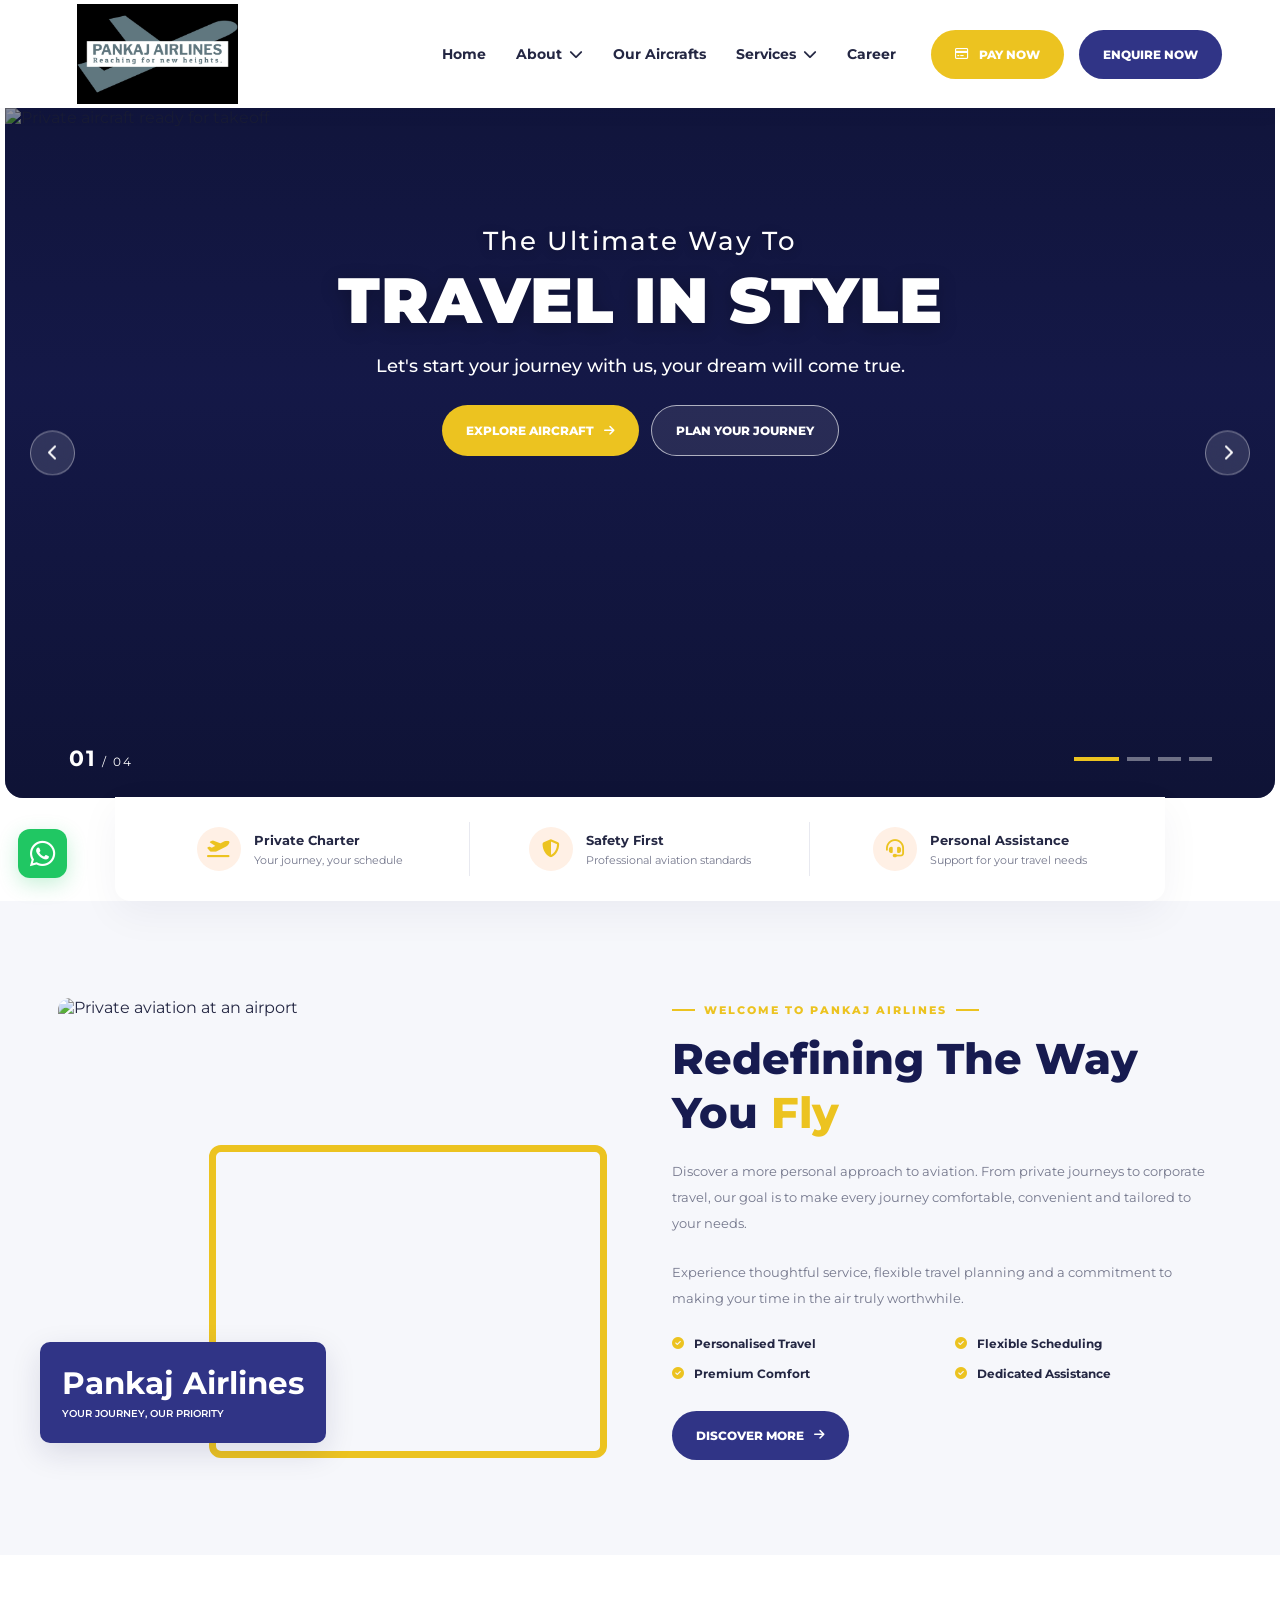
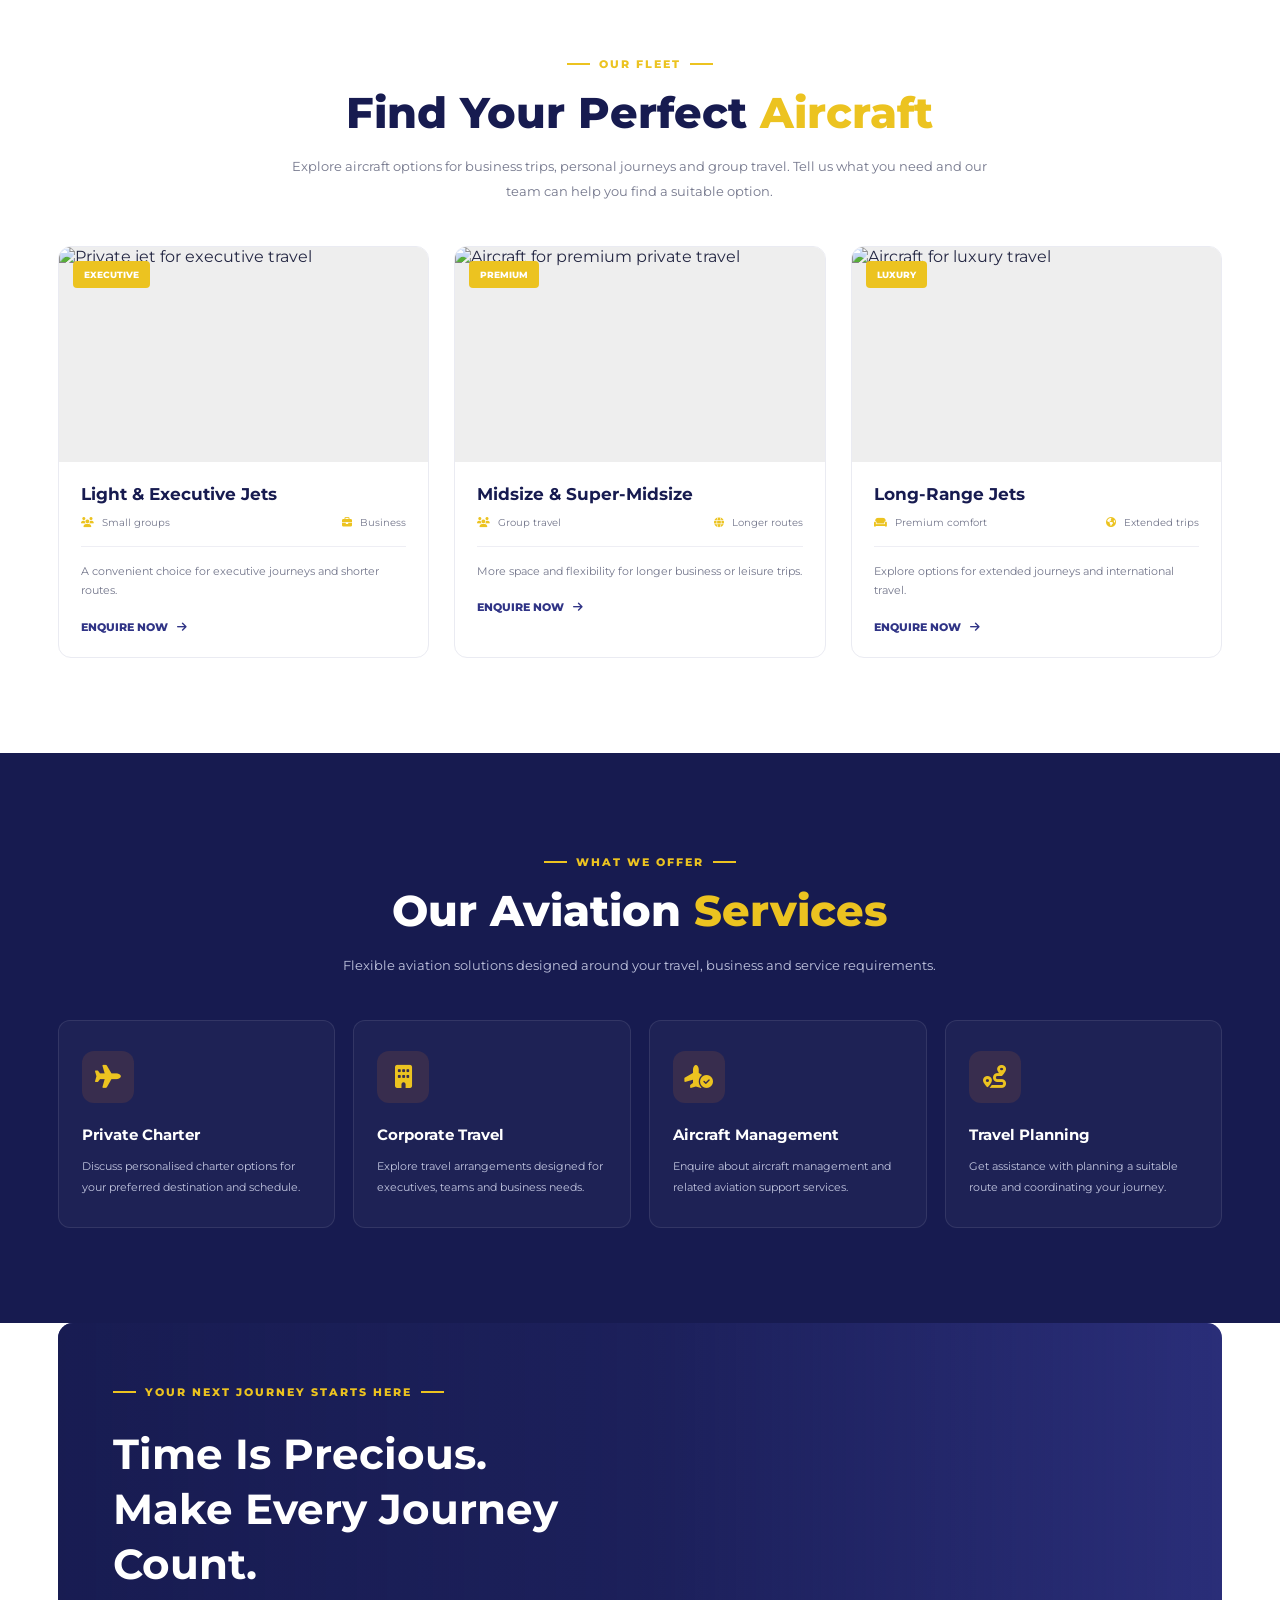
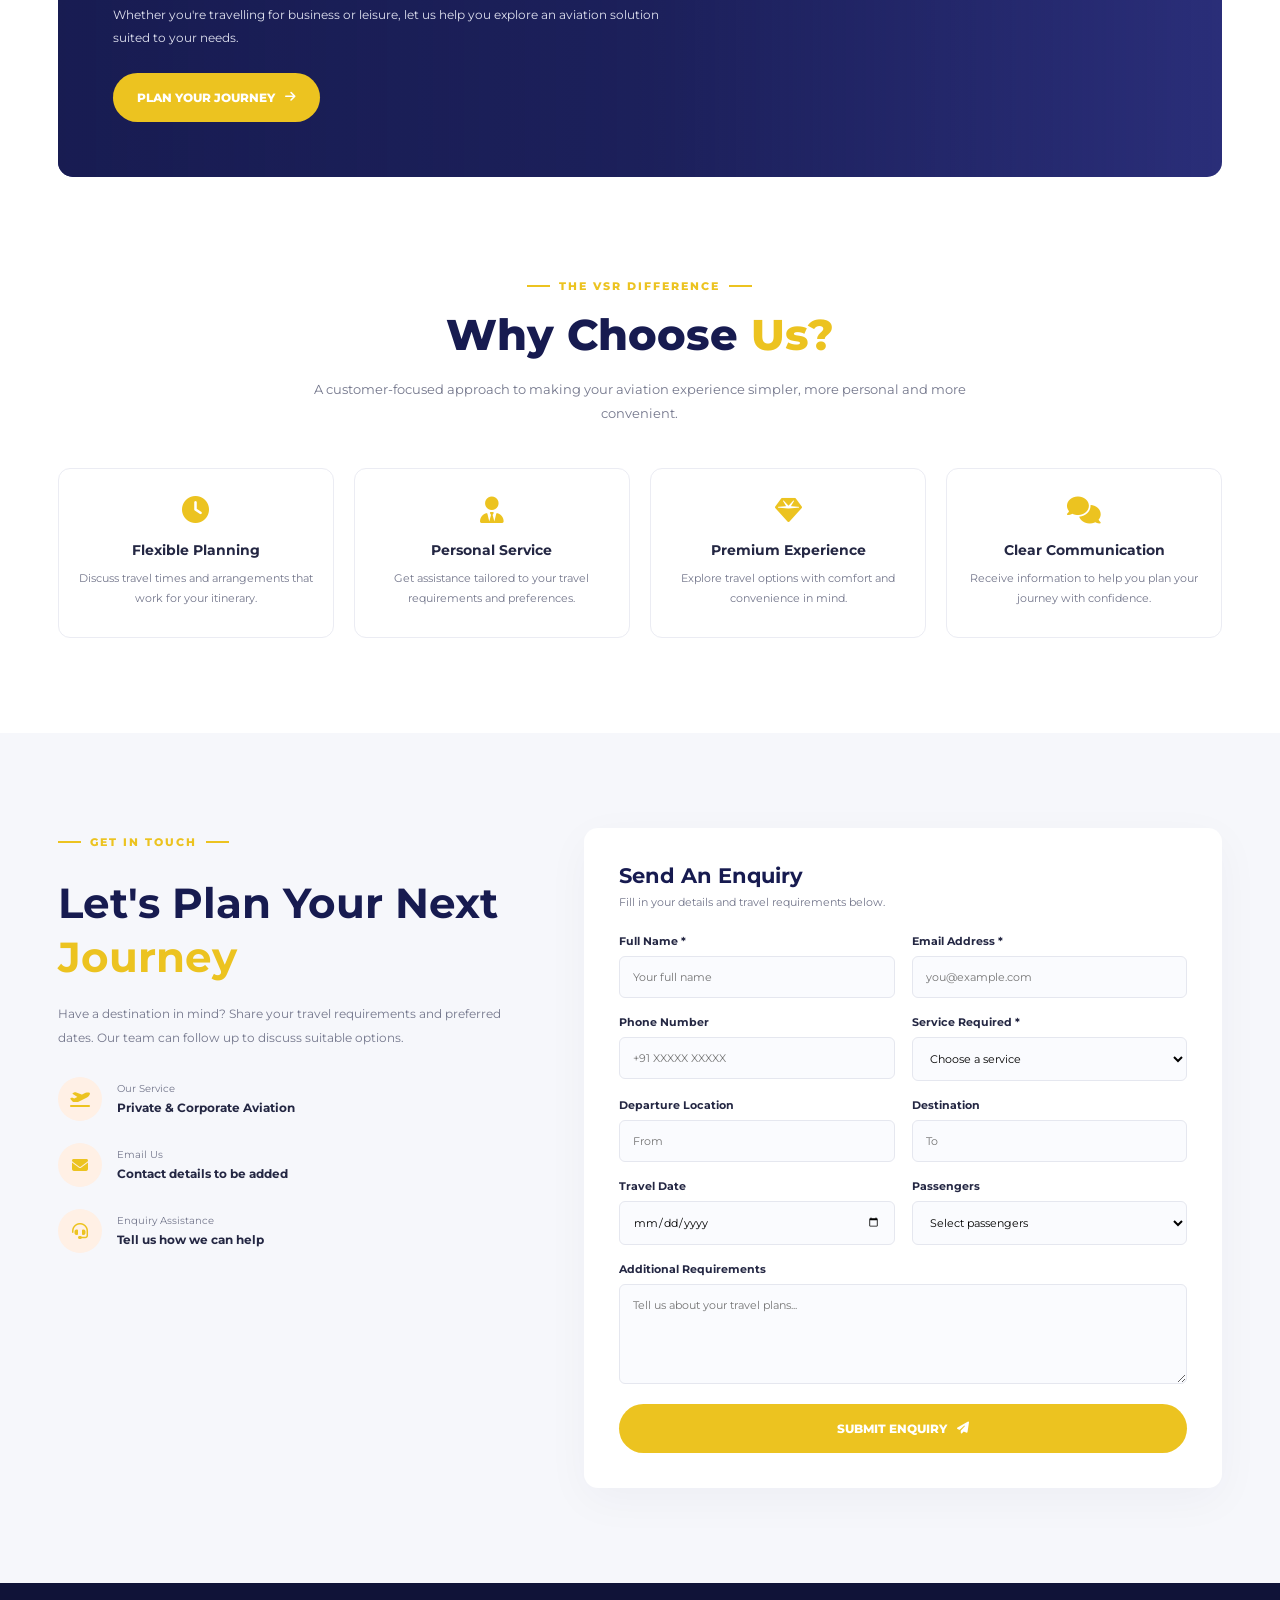
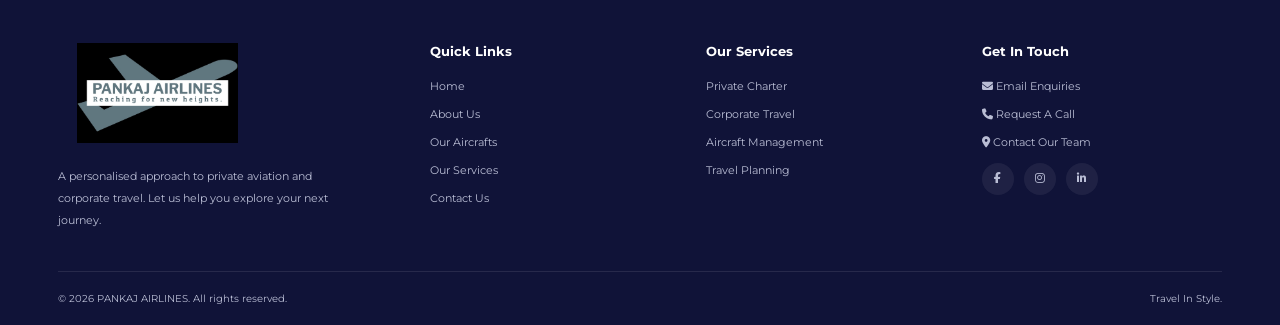
==== commit 28bcda4d: "Update index.html" ====
--- a/index.html
+++ b/index.html
@@ -1788,7 +1788,7 @@
     </div>
 
     <div class="footer-bottom">
-      <p>© <span id="year"></span> VSR Group. All rights reserved.</p>
+      <p>© <span id="year"></span> PANKAJ AIRLINES. All rights reserved.</p>
       <p>Travel In Style.</p>
     </div>
 
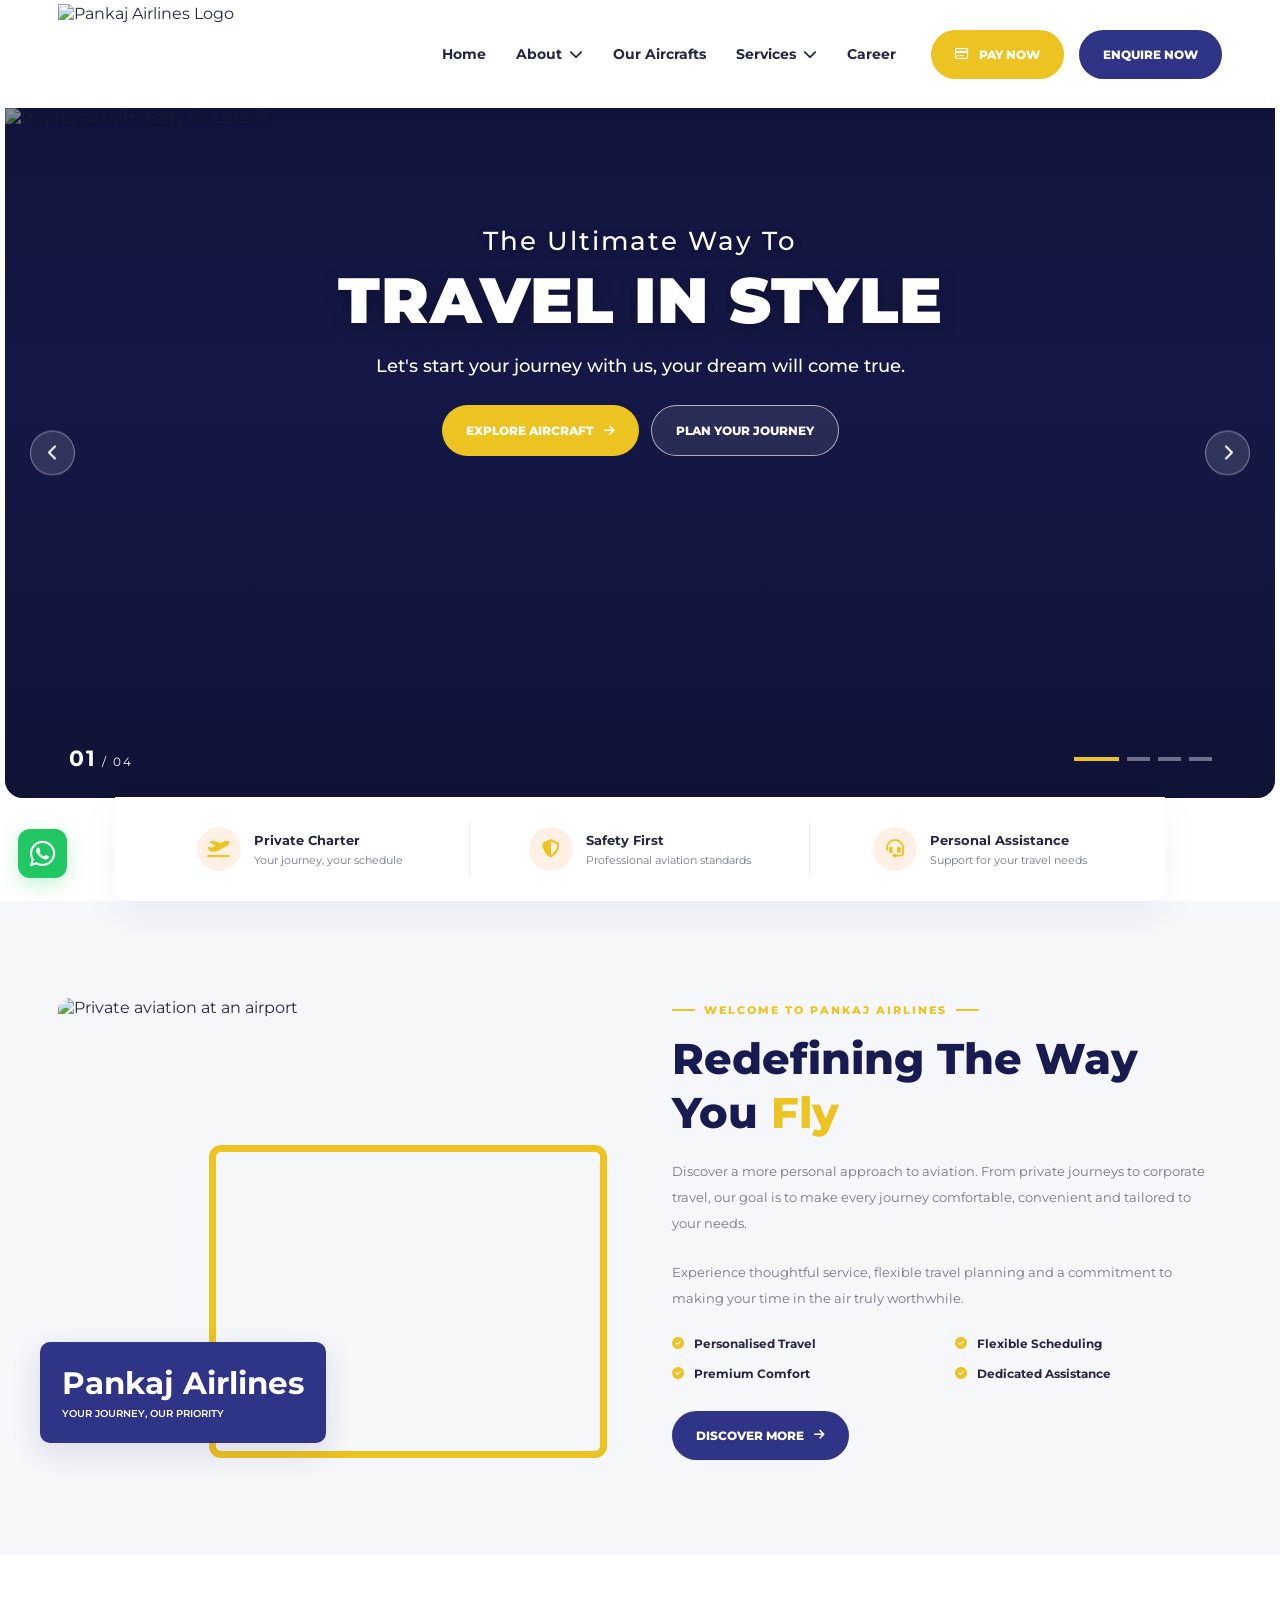
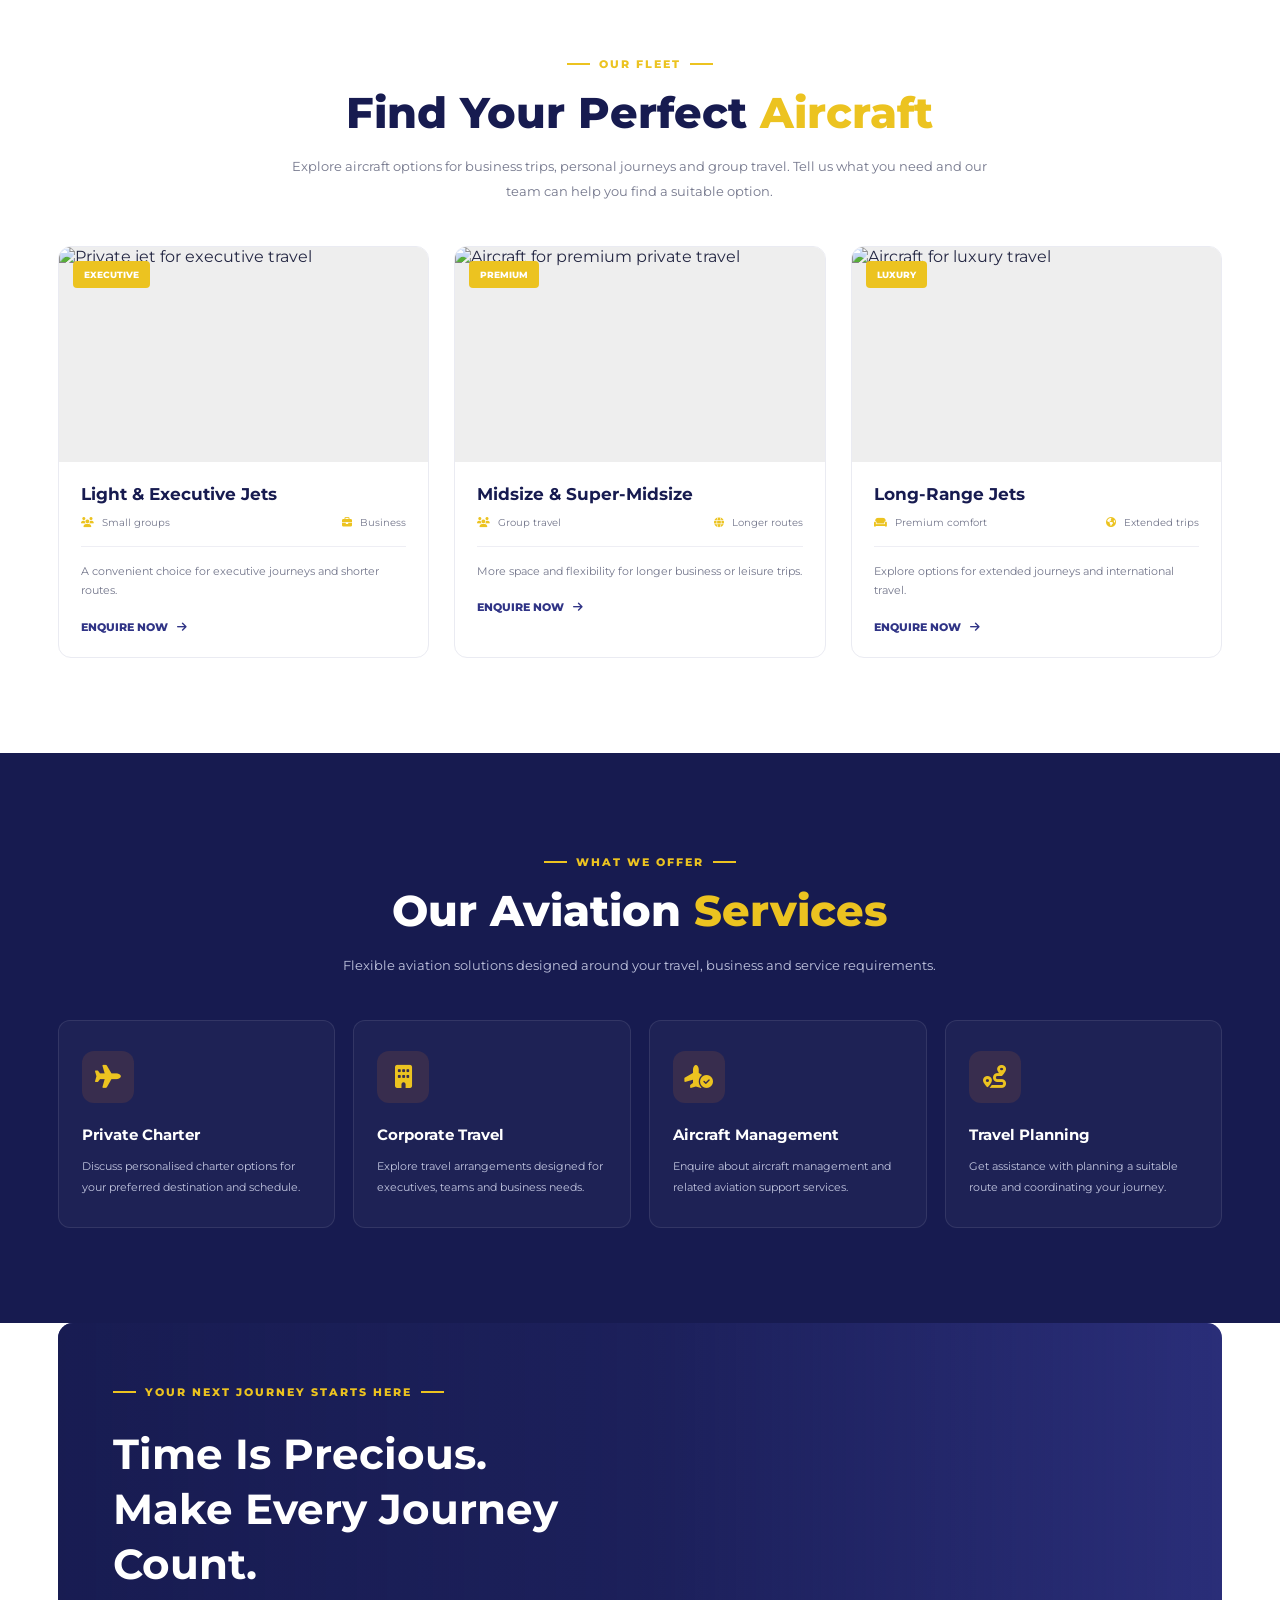
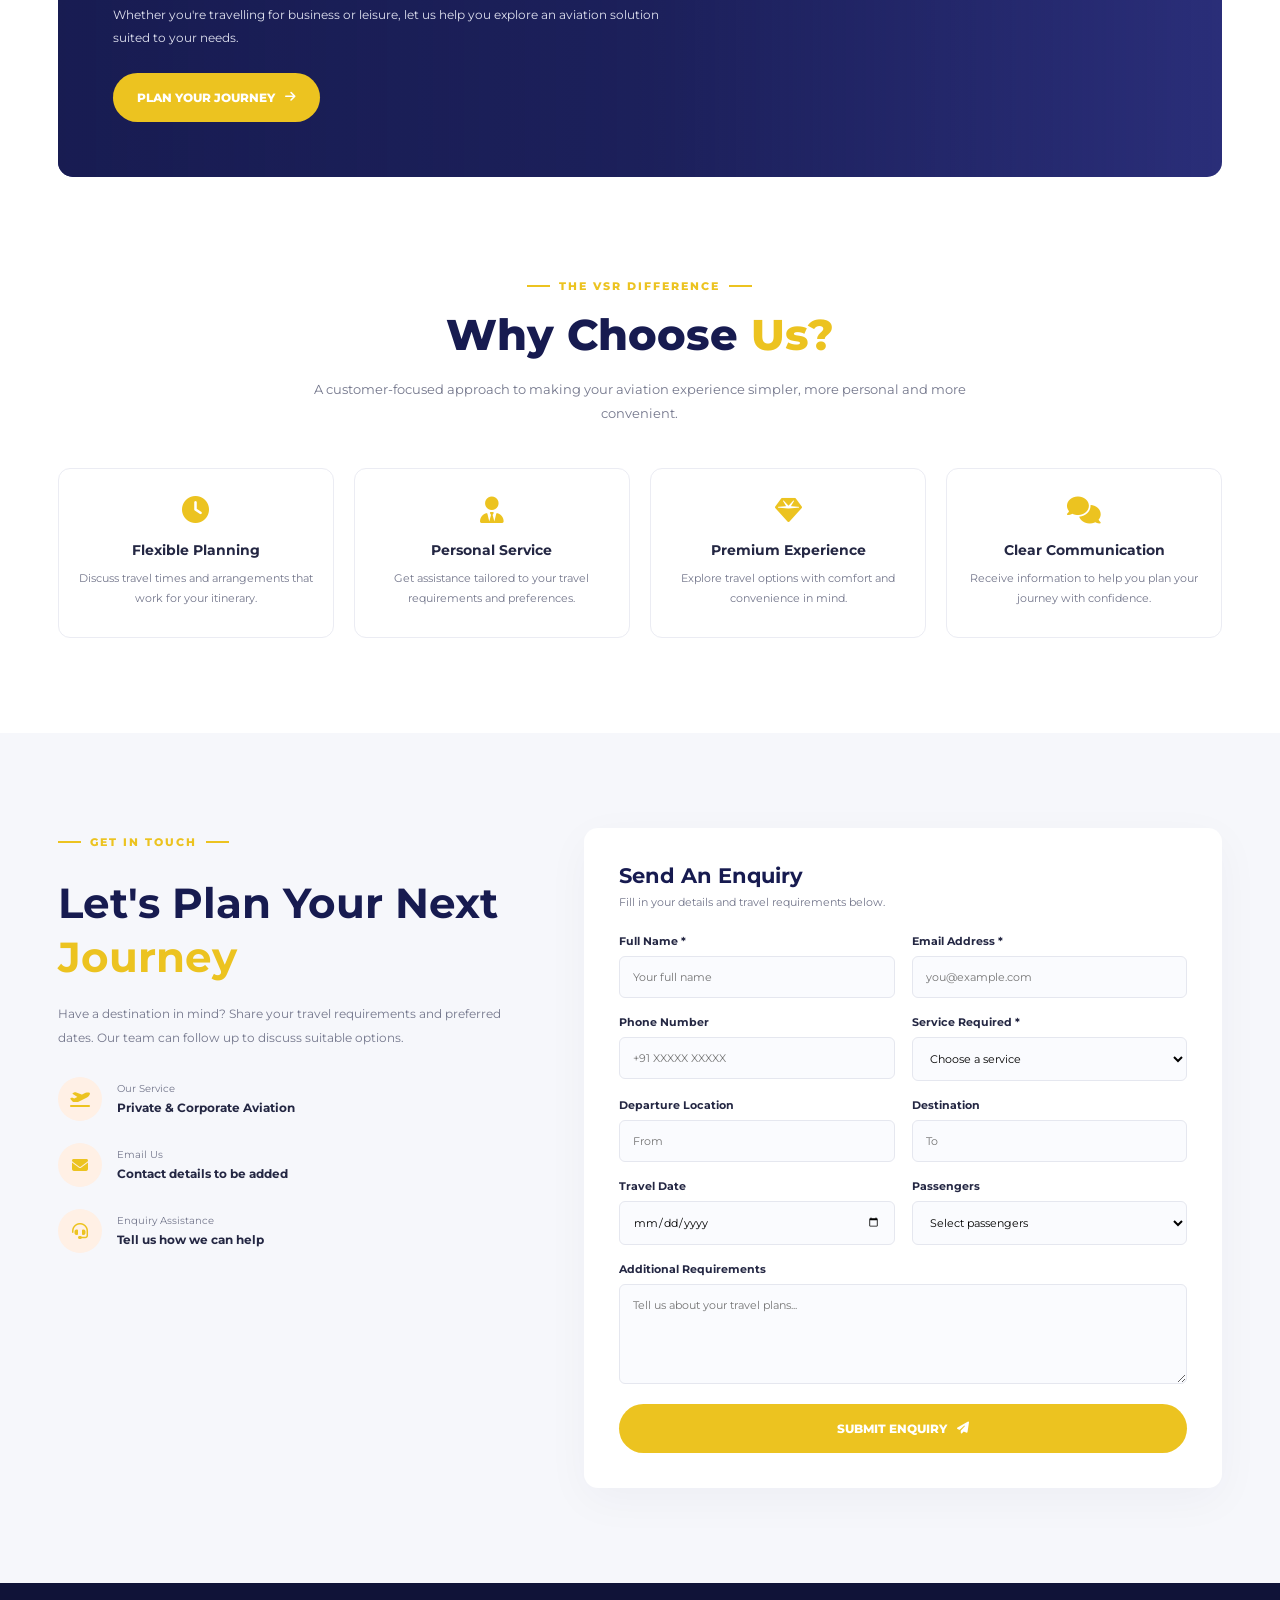
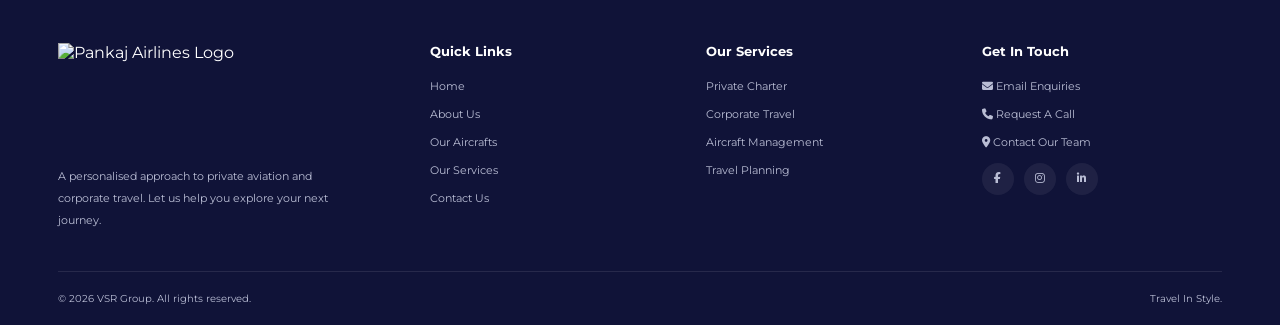
==== commit f3e269b7: "Update index.html" ====
--- a/index.html
+++ b/index.html
@@ -1244,7 +1244,7 @@
   <div class="container navbar">
 
     <a href="#home" class="logo" aria-label="VSR Group home">
-       <img src="logo.jpeg" alt="Pankaj Airlines Logo" class="logo-img">
+       <img src="logo.png" alt="Pankaj Airlines Logo" class="logo-img">
     </a>
 
     <button class="menu-toggle" id="menuToggle" aria-label="Toggle navigation" aria-expanded="false">
@@ -1746,7 +1746,7 @@
 
       <div class="footer-about">
         <a href="#home" class="logo footer-logo">
-         <img src="logo.jpeg" alt="Pankaj Airlines Logo" class="logo-img">
+         <img src="logo.png" alt="Pankaj Airlines Logo" class="logo-img">
         </a>
 
         <p>
@@ -1788,7 +1788,7 @@
     </div>
 
     <div class="footer-bottom">
-      <p>© <span id="year"></span> PANKAJ AIRLINES. All rights reserved.</p>
+      <p>© <span id="year"></span> VSR Group. All rights reserved.</p>
       <p>Travel In Style.</p>
     </div>
 
